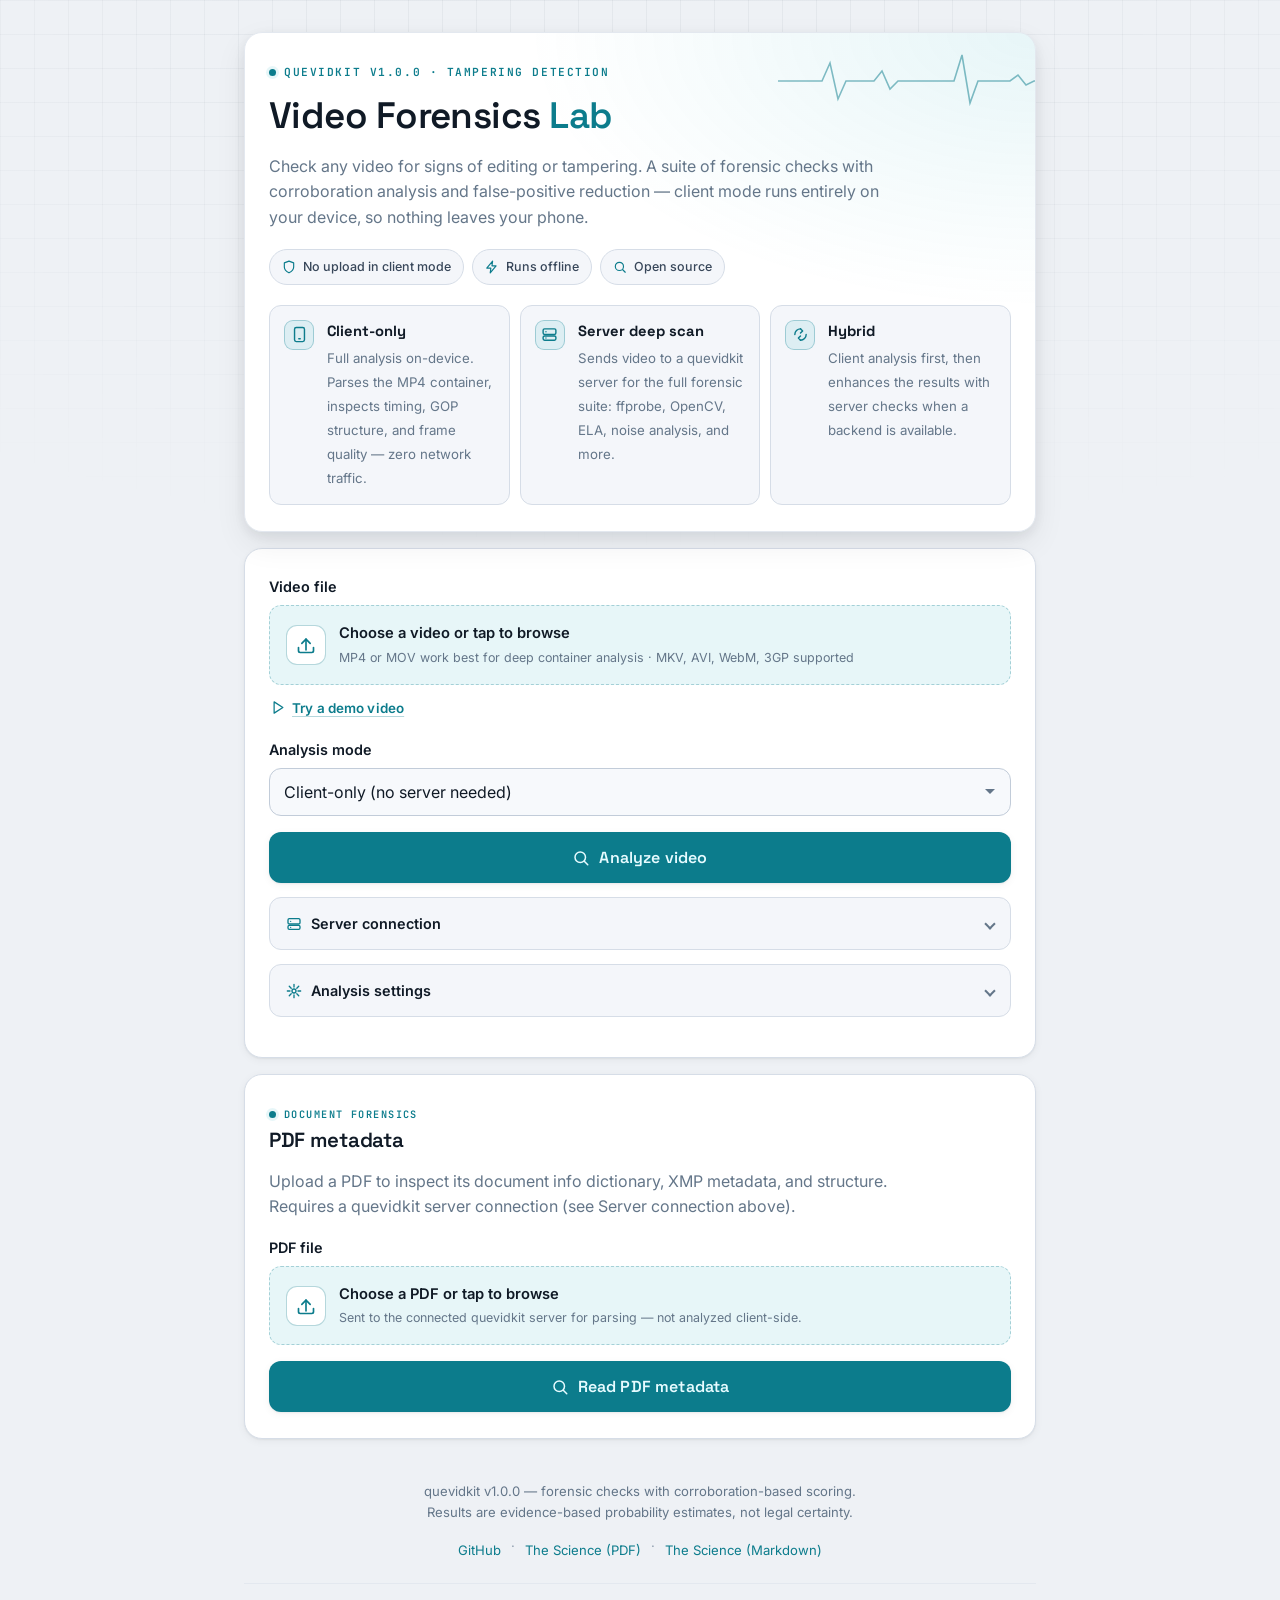
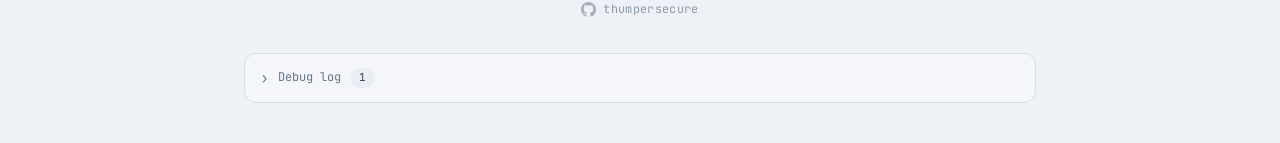
==== docs/index.html @ 4eecd5f8 "Add quevidkit.com custom domain DNS is being pointed at GitHub Pages; re-adding CNAME and site refer" ====
<!doctype html>
<html lang="en">
<head>
  <meta charset="utf-8">
  <meta name="viewport" content="width=device-width, initial-scale=1, viewport-fit=cover">
  <meta name="theme-color" content="#0a0f16" media="(prefers-color-scheme: dark)">
  <meta name="theme-color" content="#eef1f5" media="(prefers-color-scheme: light)">
  <meta name="apple-mobile-web-app-capable" content="yes">
  <meta name="apple-mobile-web-app-status-bar-style" content="black-translucent">
  <meta name="description" content="Forensic video tampering detection — runs entirely on your device, no server required.">
  <meta property="og:title" content="quevidkit — Video Forensics Lab">
  <meta property="og:description" content="19 forensic checks, evidence-backed probability, not legal certainty. Runs entirely on your device — no server required.">
  <meta property="og:image" content="https://quevidkit.com/assets/social-preview.png">
  <meta property="og:image:type" content="image/png">
  <meta property="og:image:width" content="1200">
  <meta property="og:image:height" content="630">
  <meta property="og:image:alt" content="quevidkit forensic video analysis — 19 checks, verdict: authentic">
  <meta property="og:image" content="https://quevidkit.com/assets/social-preview.gif">
  <meta property="og:type" content="website">
  <meta property="og:url" content="https://quevidkit.com/">
  <meta name="twitter:card" content="summary_large_image">
  <meta name="twitter:title" content="quevidkit — Video Forensics Lab">
  <meta name="twitter:description" content="19 forensic checks, evidence-backed probability, not legal certainty.">
  <meta name="twitter:image" content="https://quevidkit.com/assets/social-preview.png">
  <link rel="alternate" type="text/plain" href="./llms.txt" title="LLM-readable site description">
  <link rel="sitemap" type="application/xml" href="./sitemap.xml">
  <title>Video Forensics Lab · quevidkit</title>
  <link rel="stylesheet" href="./styles.css">
</head>
<body>
  <main class="container">

    <!-- ── Hero ─────────────────────────────────────────────────── -->
    <section class="card hero-card">
      <svg class="hero-trace" viewBox="0 0 320 74" aria-hidden="true">
        <path d="M0 40 L44 40 L52 22 L60 58 L68 40 L96 40 L104 30 L112 48 L120 40 L176 40 L184 14 L192 62 L200 40 L232 40 L240 34 L248 44 L256 40 L320 40"/>
      </svg>
      <p class="eyebrow"><span class="dot"></span>quevidkit v1.0.0 · Tampering detection</p>
      <h1>Video Forensics <span class="accent">Lab</span></h1>
      <p class="muted lead">
        Check any video for signs of editing or tampering. A suite of forensic
        checks with corroboration analysis and false-positive reduction —
        client mode runs entirely on your device, so nothing leaves your phone.
      </p>

      <div class="trust-strip">
        <span class="trust-chip">
          <svg viewBox="0 0 24 24" fill="none" stroke="currentColor" stroke-width="2" stroke-linecap="round" stroke-linejoin="round"><path d="M12 22s8-4 8-10V5l-8-3-8 3v7c0 6 8 10 8 10z"/></svg>
          No upload in client mode
        </span>
        <span class="trust-chip">
          <svg viewBox="0 0 24 24" fill="none" stroke="currentColor" stroke-width="2" stroke-linecap="round" stroke-linejoin="round"><path d="M13 2 3 14h7l-1 8 10-12h-7l1-8z"/></svg>
          Runs offline
        </span>
        <span class="trust-chip">
          <svg viewBox="0 0 24 24" fill="none" stroke="currentColor" stroke-width="2" stroke-linecap="round" stroke-linejoin="round"><circle cx="11" cy="11" r="7"/><path d="m21 21-4.3-4.3"/></svg>
          Open source
        </span>
      </div>

      <div class="mode-cards">
        <div class="mode-card">
          <div class="mode-icon" aria-hidden="true">
            <svg viewBox="0 0 24 24" fill="none" stroke="currentColor" stroke-width="2" stroke-linecap="round" stroke-linejoin="round"><rect x="5" y="2" width="14" height="20" rx="2.5"/><path d="M11 18h2"/></svg>
          </div>
          <div>
            <strong>Client-only</strong>
            <span>Full analysis on-device. Parses the MP4 container, inspects timing, GOP structure, and frame quality — zero network traffic.</span>
          </div>
        </div>
        <div class="mode-card">
          <div class="mode-icon" aria-hidden="true">
            <svg viewBox="0 0 24 24" fill="none" stroke="currentColor" stroke-width="2" stroke-linecap="round" stroke-linejoin="round"><rect x="3" y="4" width="18" height="8" rx="2"/><rect x="3" y="14" width="18" height="6" rx="2"/><path d="M7 8h.01M7 17h.01"/></svg>
          </div>
          <div>
            <strong>Server deep scan</strong>
            <span>Sends video to a quevidkit server for the full forensic suite: ffprobe, OpenCV, ELA, noise analysis, and more.</span>
          </div>
        </div>
        <div class="mode-card">
          <div class="mode-icon" aria-hidden="true">
            <svg viewBox="0 0 24 24" fill="none" stroke="currentColor" stroke-width="2" stroke-linecap="round" stroke-linejoin="round"><path d="M4 12a8 8 0 0 1 8-8"/><path d="M20 12a8 8 0 0 1-8 8"/><path d="M12 4l3 3-3 3M12 20l-3-3 3-3"/></svg>
          </div>
          <div>
            <strong>Hybrid</strong>
            <span>Client analysis first, then enhances the results with server checks when a backend is available.</span>
          </div>
        </div>
      </div>
    </section>

    <!-- ── Analysis form ────────────────────────────────────────── -->
    <section class="card">
      <form id="analyze-form">
        <label class="field">
          <span>Video file</span>
          <div class="dropzone" id="dropzone">
            <div class="dropzone-icon" aria-hidden="true">
              <svg viewBox="0 0 24 24" fill="none" stroke="currentColor" stroke-width="2" stroke-linecap="round" stroke-linejoin="round"><path d="M21 15v4a2 2 0 0 1-2 2H5a2 2 0 0 1-2-2v-4"/><path d="m7 10 5-5 5 5"/><path d="M12 5v13"/></svg>
            </div>
            <div class="dropzone-text">
              <div class="dropzone-title" id="dropzone-title">Choose a video or tap to browse</div>
              <div class="dropzone-file hidden" id="dropzone-file"></div>
              <div class="dropzone-hint">MP4 or MOV work best for deep container analysis · MKV, AVI, WebM, 3GP supported</div>
            </div>
            <input id="video-file" type="file" accept="video/*" required>
          </div>
          <button type="button" id="demo-btn" class="demo-link">
            <svg viewBox="0 0 24 24" fill="none" stroke="currentColor" stroke-width="2" stroke-linecap="round" stroke-linejoin="round"><path d="m5 3 14 9-14 9V3z"/></svg>
            Try a demo video
          </button>
        </label>

        <label class="field">
          <span>Analysis mode</span>
          <select id="mode-select">
            <option value="client" selected>Client-only (no server needed)</option>
            <option value="hybrid">Hybrid (client + server)</option>
            <option value="remote">Server deep scan</option>
          </select>
        </label>

        <button id="analyze-btn" type="submit" class="btn-primary">
          <svg viewBox="0 0 24 24" fill="none" stroke="currentColor" stroke-width="2" stroke-linecap="round" stroke-linejoin="round" aria-hidden="true"><circle cx="11" cy="11" r="7"/><path d="m21 21-4.3-4.3"/></svg>
          Analyze video
        </button>

        <div id="error-box" class="error hidden"></div>

        <!-- Server connection (used for hybrid / remote) -->
        <details class="advanced" id="server-panel">
          <summary>
            <svg class="summary-icon" viewBox="0 0 24 24" fill="none" stroke="currentColor" stroke-width="2" stroke-linecap="round" stroke-linejoin="round" aria-hidden="true"><rect x="3" y="4" width="18" height="8" rx="2"/><rect x="3" y="14" width="18" height="6" rx="2"/><path d="M7 8h.01M7 17h.01"/></svg>
            Server connection
          </summary>
          <div class="adv-body">
            <label class="field">
              <span>Server URL</span>
              <input id="server-url" type="url" placeholder="https://api.quevidkit.pro" value="https://api.quevidkit.pro">
              <small class="muted">Address of a running quevidkit server. Only needed for Server or Hybrid modes.</small>
            </label>
            <div class="inline-row">
              <button id="test-server-btn" type="button" class="secondary">Test connection</button>
              <span id="server-status" class="status-pill">Not connected</span>
            </div>
          </div>
        </details>

        <!-- Analysis settings -->
        <details class="advanced">
          <summary>
            <svg class="summary-icon" viewBox="0 0 24 24" fill="none" stroke="currentColor" stroke-width="2" stroke-linecap="round" stroke-linejoin="round" aria-hidden="true"><path d="M12 2v4M12 18v4M4.9 4.9l2.9 2.9M16.2 16.2l2.9 2.9M2 12h4M18 12h4M4.9 19.1l2.9-2.9M16.2 7.8l2.9-2.9"/><circle cx="12" cy="12" r="3"/></svg>
            Analysis settings
          </summary>
          <div class="adv-body settings-grid">
            <label class="field full-width">
              <span>Preset</span>
              <select id="analysis-preset">
                <option value="fast">Fast</option>
                <option value="balanced" selected>Balanced</option>
                <option value="deep">Deep</option>
              </select>
              <small class="muted">Controls accuracy vs. speed. Deep scans more frames with higher sensitivity.</small>
            </label>
            <label class="field">
              <span>Sample interval (s)</span>
              <input id="sample-interval" type="number" min="0.1" max="5" step="0.1" value="0.5">
            </label>
            <label class="field">
              <span>Max frames</span>
              <input id="max-samples" type="number" min="10" max="2000" step="1" value="240">
            </label>
            <label class="field">
              <span>Sensitivity</span>
              <input id="sensitivity" type="number" min="0.05" max="0.99" step="0.01" value="0.7">
            </label>
          </div>
        </details>
      </form>
    </section>

    <!-- ── Progress ─────────────────────────────────────────────── -->
    <section id="progress-card" class="card hidden" aria-live="polite">
      <div class="progress-head">
        <div>
          <p id="progress-phase" class="eyebrow small"></p>
          <h2 id="progress-heading" style="margin:0">Analyzing</h2>
        </div>
        <span id="progress-pct" class="progress-pct">0%</span>
      </div>
      <p id="progress-text" class="muted" style="margin:6px 0 12px">Preparing…</p>
      <div class="progress-track"><div id="progress-bar" class="progress-bar"></div></div>

      <!-- Rendered from JS (STAGES in ui.js) so any number of checks display -->
      <div id="check-list" class="check-list"></div>
    </section>

    <!-- ── Results ──────────────────────────────────────────────── -->
    <section id="result-card" class="card hidden">
      <p class="eyebrow small"><span class="dot"></span>Forensic report</p>
      <p class="result-meta">Analysis mode: <span id="result-mode" class="mode-tag"></span></p>

      <div class="verdict-stage">
        <div class="gauge" role="img" aria-labelledby="result-label result-probability">
          <svg viewBox="0 0 120 120" aria-hidden="true">
            <circle class="gauge-track" cx="60" cy="60" r="52"></circle>
            <circle id="gauge-fill" class="gauge-fill" cx="60" cy="60" r="52"
                    stroke-dasharray="326.7" stroke-dashoffset="326.7"></circle>
          </svg>
          <div class="gauge-center">
            <span id="result-probability" class="gauge-value">—</span>
            <span class="gauge-label">Tamper prob.</span>
          </div>
        </div>
        <div class="verdict-readout">
          <span id="result-label" class="verdict-badge">INCONCLUSIVE</span>
          <p id="result-meaning" class="verdict-meaning"></p>
        </div>
      </div>

      <div class="metric-grid">
        <div class="metric-card">
          <p>Tamper probability</p>
          <h3 id="result-probability-2"></h3>
        </div>
        <div class="metric-card">
          <p>Confidence</p>
          <h3 id="result-confidence"></h3>
        </div>
        <div class="metric-card">
          <p>Duration</p>
          <h3 id="result-duration"></h3>
        </div>
      </div>

      <p class="sha-line"><strong>SHA-256:</strong> <code id="result-sha"></code></p>

      <p class="section-eyebrow">Why this decision was made</p>
      <ul id="result-explanation"></ul>

      <p class="section-eyebrow">Evidence by check</p>
      <div class="swipe-hint" id="swipe-hint">
        <svg viewBox="0 0 24 24" fill="none" stroke="currentColor" stroke-width="2" stroke-linecap="round" stroke-linejoin="round"><path d="M5 12h14M13 6l6 6-6 6"/></svg>
        Swipe to see all checks
      </div>
      <div id="result-checks" class="check-bars"></div>

      <p class="section-eyebrow">Suspicious segments</p>
      <div id="result-timeline" class="timeline-track"></div>
      <ul id="result-segments"></ul>

      <button id="download-btn" type="button" class="btn-primary" style="margin-top:20px">
        <svg viewBox="0 0 24 24" fill="none" stroke="currentColor" stroke-width="2" stroke-linecap="round" stroke-linejoin="round" aria-hidden="true"><path d="M21 15v4a2 2 0 0 1-2 2H5a2 2 0 0 1-2-2v-4"/><path d="m7 10 5 5 5-5"/><path d="M12 15V3"/></svg>
        Download report (HTML)
      </button>

      <details class="advanced" id="video-metadata-panel" style="margin-top:16px">
        <summary>
          <svg class="summary-icon" viewBox="0 0 24 24" fill="none" stroke="currentColor" stroke-width="2" stroke-linecap="round" stroke-linejoin="round" aria-hidden="true"><path d="M4 6h16M4 12h16M4 18h7"/></svg>
          Video metadata
        </summary>
        <div id="video-metadata-body" class="adv-body">
          <p class="muted">No embedded metadata report available for this analysis mode.</p>
        </div>
      </details>

      <details class="advanced" style="margin-top:16px">
        <summary>
          <svg class="summary-icon" viewBox="0 0 24 24" fill="none" stroke="currentColor" stroke-width="2" stroke-linecap="round" stroke-linejoin="round" aria-hidden="true"><path d="m18 16 4-4-4-4M6 8l-4 4 4 4M14.5 4l-5 16"/></svg>
          Raw data
        </summary>
        <pre id="result-raw"></pre>
      </details>
    </section>

    <!-- ── PDF metadata ─────────────────────────────────────────── -->
    <section class="card">
      <p class="eyebrow small"><span class="dot"></span>Document forensics</p>
      <h2 style="margin:0 0 4px">PDF metadata</h2>
      <p class="muted lead" style="margin-bottom:16px">
        Upload a PDF to inspect its document info dictionary, XMP metadata, and structure.
        Requires a quevidkit server connection (see Server connection above).
      </p>

      <form id="pdf-form">
        <label class="field">
          <span>PDF file</span>
          <div class="dropzone" id="pdf-dropzone">
            <div class="dropzone-icon" aria-hidden="true">
              <svg viewBox="0 0 24 24" fill="none" stroke="currentColor" stroke-width="2" stroke-linecap="round" stroke-linejoin="round"><path d="M21 15v4a2 2 0 0 1-2 2H5a2 2 0 0 1-2-2v-4"/><path d="m7 10 5-5 5 5"/><path d="M12 5v13"/></svg>
            </div>
            <div class="dropzone-text">
              <div class="dropzone-title" id="pdf-dropzone-title">Choose a PDF or tap to browse</div>
              <div class="dropzone-file hidden" id="pdf-dropzone-file"></div>
              <div class="dropzone-hint">Sent to the connected quevidkit server for parsing — not analyzed client-side.</div>
            </div>
            <input id="pdf-file" type="file" accept="application/pdf,.pdf" required>
          </div>
        </label>

        <button id="pdf-analyze-btn" type="submit" class="btn-primary">
          <svg viewBox="0 0 24 24" fill="none" stroke="currentColor" stroke-width="2" stroke-linecap="round" stroke-linejoin="round" aria-hidden="true"><circle cx="11" cy="11" r="7"/><path d="m21 21-4.3-4.3"/></svg>
          Read PDF metadata
        </button>

        <div id="pdf-error-box" class="error hidden"></div>
      </form>

      <div id="pdf-result" class="adv-body hidden" style="margin-top:16px"></div>
    </section>

    <!-- ── Footer ───────────────────────────────────────────────── -->
    <footer class="footer">
      <p class="disclaimer muted">quevidkit v1.0.0 — forensic checks with corroboration-based scoring.
        Results are evidence-based probability estimates, not legal certainty.</p>
      <p class="footer-links">
        <a href="https://github.com/thumpersecure/quevidkit" target="_blank" rel="noopener">GitHub</a>
        <span class="footer-sep">·</span>
        <a href="https://github.com/thumpersecure/quevidkit/blob/main/quesciences.pdf" target="_blank" rel="noopener">The Science (PDF)</a>
        <span class="footer-sep">·</span>
        <a href="https://github.com/thumpersecure/quevidkit/blob/main/que-science.md" target="_blank" rel="noopener">The Science (Markdown)</a>
      </p>
      <div class="ts-brand-footer">
        <a href="https://github.com/thumpersecure" target="_blank" rel="noopener" class="ts-brand-link">
          <svg class="ts-gh-icon" viewBox="0 0 16 16" fill="currentColor" aria-hidden="true"><path d="M8 0C3.58 0 0 3.58 0 8c0 3.54 2.29 6.53 5.47 7.59.4.07.55-.17.55-.38 0-.19-.01-.82-.01-1.49-2.01.37-2.53-.49-2.69-.94-.09-.23-.48-.94-.82-1.13-.28-.15-.68-.52-.01-.53.63-.01 1.08.58 1.23.82.72 1.21 1.87.87 2.33.66.07-.52.28-.87.51-1.07-1.78-.2-3.64-.89-3.64-3.95 0-.87.31-1.59.82-2.15-.08-.2-.36-1.02.08-2.12 0 0 .67-.21 2.2.82.64-.18 1.32-.27 2-.27s1.36.09 2 .27c1.53-1.04 2.2-.82 2.2-.82.44 1.1.16 1.92.08 2.12.51.56.82 1.27.82 2.15 0 3.07-1.87 3.75-3.65 3.95.29.25.54.73.54 1.48 0 1.07-.01 1.93-.01 2.2 0 .21.15.46.55.38A8.01 8.01 0 0 0 16 8c0-4.42-3.58-8-8-8z"/></svg>
          <span class="ts-brand-name">thumpersecure</span>
        </a>
      </div>
    </footer>

    <details id="debug-panel" class="debug-panel">
      <summary>Debug log <span id="debug-count" class="debug-count">0</span></summary>
      <div class="debug-toolbar">
        <button type="button" id="debug-copy" class="debug-btn">Copy</button>
        <button type="button" id="debug-clear" class="debug-btn">Clear</button>
        <label class="debug-auto"><input type="checkbox" id="debug-autoopen"> auto-open on error</label>
      </div>
      <pre id="debug-log" class="debug-log"></pre>
    </details>
  </main>

  <script type="module" src="./app.js"></script>
</body>
</html>
---- docs/styles.css ----
/* ============================================================================
   quevidkit — Video Forensics Lab
   Design: an instrument, not a dashboard. Graphite bench + calibrated cyan
   signal trace. Space Grotesk for readouts, Inter for prose, JetBrains Mono
   for data. Light + dark, mobile-first.
   ========================================================================== */

@import url('https://fonts.googleapis.com/css2?family=Space+Grotesk:wght@400;500;600;700&family=Inter:wght@400;500;600&family=JetBrains+Mono:wght@400;500;600&display=swap');

/* ── Tokens: light (default / paper bench) ──────────────────────────────── */
:root {
  --bg:            #eef1f5;
  --bg-grid:       rgba(15, 34, 54, 0.045);
  --surface:       #ffffff;
  --surface-2:     #f4f6fa;
  --surface-3:     #eaeef4;
  --surface-inset: #f7f9fc;
  --border:        #d6dde7;
  --border-soft:   #e3e8ef;
  --border-strong: #c2ccd9;

  --ink:           #101a26;
  --ink-2:         #38475a;
  --muted:         #647689;
  --faint:         #8b9aab;

  --accent:        #0c7c8c;   /* calibrated signal teal */
  --accent-bright: #13a4b8;
  --accent-ink:    #e6fbff;
  --accent-wash:   rgba(19, 164, 184, 0.10);
  --accent-line:   rgba(12, 124, 140, 0.30);

  --safe:    #0f9d6b;
  --safe-wk: rgba(15, 157, 107, 0.12);
  --warn:    #c8871a;
  --warn-wk: rgba(200, 135, 26, 0.13);
  --danger:  #d63a4b;
  --danger-wk: rgba(214, 58, 75, 0.11);
  --neutral: #5f7185;

  --mono: 'JetBrains Mono', ui-monospace, 'SF Mono', Menlo, monospace;
  --display: 'Space Grotesk', system-ui, sans-serif;
  --body: 'Inter', system-ui, -apple-system, sans-serif;

  --shadow-sm: 0 1px 2px rgba(16, 26, 38, 0.06), 0 2px 8px rgba(16, 26, 38, 0.05);
  --shadow-md: 0 4px 14px rgba(16, 26, 38, 0.08), 0 12px 32px rgba(16, 26, 38, 0.07);
  --shadow-lg: 0 10px 30px rgba(16, 26, 38, 0.12), 0 24px 60px rgba(16, 26, 38, 0.10);

  --radius:    18px;
  --radius-sm: 12px;
  --radius-xs: 9px;
  --tap: 48px;
}

/* ── Tokens: dark (graphite bench, phosphor trace) ──────────────────────── */
@media (prefers-color-scheme: dark) {
  :root:not([data-theme="light"]) {
    --bg:            #0a0f16;
    --bg-grid:       rgba(120, 200, 220, 0.05);
    --surface:       #121a24;
    --surface-2:     #0f1620;
    --surface-3:     #16202c;
    --surface-inset: #0b1119;
    --border:        #26323f;
    --border-soft:   #1d2732;
    --border-strong: #33414f;

    --ink:           #eaf1f7;
    --ink-2:         #b8c7d6;
    --muted:         #8496a8;
    --faint:         #5f7183;

    --accent:        #2bc4d8;
    --accent-bright: #45e0f2;
    --accent-ink:    #06222a;
    --accent-wash:   rgba(43, 196, 216, 0.11);
    --accent-line:   rgba(43, 196, 216, 0.34);

    --safe:    #34d69a;
    --safe-wk: rgba(52, 214, 154, 0.13);
    --warn:    #f5b445;
    --warn-wk: rgba(245, 180, 69, 0.14);
    --danger:  #ff5d6e;
    --danger-wk: rgba(255, 93, 110, 0.13);
    --neutral: #7d8ea1;

    --shadow-sm: 0 1px 2px rgba(0, 0, 0, 0.4);
    --shadow-md: 0 6px 20px rgba(0, 0, 0, 0.42);
    --shadow-lg: 0 16px 44px rgba(0, 0, 0, 0.5);
  }
}
/* explicit dark override so a toggle (if added) wins both directions */
:root[data-theme="dark"] {
  --bg:            #0a0f16;
  --bg-grid:       rgba(120, 200, 220, 0.05);
  --surface:       #121a24;
  --surface-2:     #0f1620;
  --surface-3:     #16202c;
  --surface-inset: #0b1119;
  --border:        #26323f;
  --border-soft:   #1d2732;
  --border-strong: #33414f;
  --ink:           #eaf1f7;
  --ink-2:         #b8c7d6;
  --muted:         #8496a8;
  --faint:         #5f7183;
  --accent:        #2bc4d8;
  --accent-bright: #45e0f2;
  --accent-ink:    #06222a;
  --accent-wash:   rgba(43, 196, 216, 0.11);
  --accent-line:   rgba(43, 196, 216, 0.34);
  --safe:    #34d69a;
  --safe-wk: rgba(52, 214, 154, 0.13);
  --warn:    #f5b445;
  --warn-wk: rgba(245, 180, 69, 0.14);
  --danger:  #ff5d6e;
  --danger-wk: rgba(255, 93, 110, 0.13);
  --neutral: #7d8ea1;
  --shadow-sm: 0 1px 2px rgba(0, 0, 0, 0.4);
  --shadow-md: 0 6px 20px rgba(0, 0, 0, 0.42);
  --shadow-lg: 0 16px 44px rgba(0, 0, 0, 0.5);
}

*, *::before, *::after { box-sizing: border-box; }

html {
  scroll-behavior: smooth;
  -webkit-text-size-adjust: 100%;
}

body {
  margin: 0;
  font-family: var(--body);
  font-size: 15px;
  line-height: 1.6;
  color: var(--ink);
  background: var(--bg);
  min-height: 100vh;
  -webkit-font-smoothing: antialiased;
  text-rendering: optimizeLegibility;
}

/* faint engineering grid — the bench surface */
body::before {
  content: "";
  position: fixed;
  inset: 0;
  z-index: 0;
  pointer-events: none;
  background-image:
    linear-gradient(var(--bg-grid) 1px, transparent 1px),
    linear-gradient(90deg, var(--bg-grid) 1px, transparent 1px);
  background-size: 34px 34px;
  mask-image: radial-gradient(ellipse 120% 80% at 50% 0%, #000 20%, transparent 78%);
  -webkit-mask-image: radial-gradient(ellipse 120% 80% at 50% 0%, #000 20%, transparent 78%);
}

/* ── Layout ─────────────────────────────────────────────────────────────── */

.container {
  position: relative;
  z-index: 1;
  max-width: 820px;
  margin: 0 auto;
  padding: 18px 14px calc(28px + env(safe-area-inset-bottom, 0px));
}

.card {
  background: var(--surface);
  border: 1px solid var(--border);
  border-radius: var(--radius);
  padding: 22px 18px;
  margin-bottom: 16px;
  box-shadow: var(--shadow-sm);
}

/* ── Typography ─────────────────────────────────────────────────────────── */

h1, h2, h3, h4 {
  margin-top: 0;
  color: var(--ink);
  font-family: var(--display);
  letter-spacing: -0.015em;
  line-height: 1.15;
}
h1 { font-size: clamp(1.7rem, 7vw, 2.3rem); font-weight: 600; }
h2 { font-size: 1.28rem; margin-bottom: 14px; font-weight: 600; }
h3 { font-size: 1.02rem; margin: 22px 0 11px; font-weight: 600; }
h4 { font-size: 0.96rem; font-weight: 600; }

.section-eyebrow {
  display: flex;
  align-items: center;
  gap: 9px;
  margin: 26px 0 12px;
  font-family: var(--mono);
  font-size: 0.7rem;
  font-weight: 600;
  letter-spacing: 0.16em;
  text-transform: uppercase;
  color: var(--muted);
}
.section-eyebrow::after {
  content: "";
  flex: 1;
  height: 1px;
  background: linear-gradient(90deg, var(--border-strong), transparent);
}

.eyebrow {
  display: inline-flex;
  align-items: center;
  gap: 8px;
  margin: 0 0 14px;
  font-family: var(--mono);
  color: var(--accent);
  text-transform: uppercase;
  letter-spacing: 0.14em;
  font-size: 0.7rem;
  font-weight: 600;
}
.eyebrow .dot {
  width: 7px; height: 7px; border-radius: 50%;
  background: var(--accent);
  box-shadow: 0 0 0 3px var(--accent-wash);
  animation: livepulse 2.4s ease-in-out infinite;
}
.eyebrow.small { margin-bottom: 6px; font-size: 0.64rem; }

.lead { max-width: 62ch; font-size: 1rem; color: var(--ink-2); }
.muted { color: var(--muted); }

/* ── Hero ───────────────────────────────────────────────────────────────── */

.hero-card {
  position: relative;
  overflow: hidden;
  background:
    radial-gradient(140% 120% at 100% 0%, var(--accent-wash) 0%, transparent 46%),
    var(--surface);
  border-color: var(--border-soft);
  box-shadow: var(--shadow-md);
}
.hero-card h1 { margin-bottom: 12px; }
.hero-card h1 .accent { color: var(--accent); }

.hero-trace {
  position: absolute;
  right: -8%;
  top: 8px;
  width: 62%;
  max-width: 320px;
  height: 74px;
  opacity: 0.5;
  pointer-events: none;
  color: var(--accent);
}
.hero-trace path {
  fill: none;
  stroke: currentColor;
  stroke-width: 1.6;
  stroke-linecap: round;
  stroke-dasharray: 620;
  stroke-dashoffset: 620;
  animation: trace-draw 2.6s ease-out 0.2s forwards;
}

.trust-strip {
  display: flex;
  flex-wrap: wrap;
  gap: 8px;
  margin-top: 18px;
}
.trust-chip {
  display: inline-flex;
  align-items: center;
  gap: 7px;
  padding: 7px 12px;
  border-radius: 999px;
  background: var(--surface-2);
  border: 1px solid var(--border);
  font-size: 0.78rem;
  font-weight: 500;
  color: var(--ink-2);
}
.trust-chip svg { width: 14px; height: 14px; color: var(--accent); flex-shrink: 0; }

/* ── Mode cards ─────────────────────────────────────────────────────────── */

.mode-cards { display: grid; gap: 10px; margin: 20px 0 0; }

.mode-card {
  display: flex;
  gap: 13px;
  align-items: flex-start;
  background: var(--surface-2);
  border: 1px solid var(--border);
  border-radius: var(--radius-sm);
  padding: 14px;
  transition: border-color 0.18s, transform 0.18s;
}
.mode-card:hover { border-color: var(--accent-line); transform: translateY(-1px); }

.mode-icon {
  flex-shrink: 0;
  width: 30px; height: 30px;
  border-radius: 9px;
  display: grid;
  place-items: center;
  color: var(--accent);
  background: var(--accent-wash);
  border: 1px solid var(--accent-line);
}
.mode-icon svg { width: 17px; height: 17px; }

.mode-card strong { display: block; margin-bottom: 3px; font-size: 0.92rem; font-family: var(--display); }
.mode-card span { color: var(--muted); font-size: 0.83rem; line-height: 1.5; }

/* ── Form ───────────────────────────────────────────────────────────────── */

.field { display: block; margin-bottom: 16px; }
.field > span { display: block; margin-bottom: 7px; font-weight: 600; font-size: 0.9rem; color: var(--ink); }

input[type="file"],
input[type="number"],
input[type="url"],
input[type="text"],
select {
  width: 100%;
  border: 1px solid var(--border-strong);
  border-radius: var(--radius-sm);
  padding: 13px 14px;
  background: var(--surface-inset);
  color: var(--ink);
  font-size: 16px; /* iOS zoom guard */
  font-family: var(--body);
  transition: border-color 0.16s, box-shadow 0.16s;
}
input[type="number"] { font-family: var(--mono); }

/* File dropzone */
.dropzone {
  position: relative;
  display: flex;
  align-items: center;
  gap: 13px;
  padding: 16px;
  border: 1.5px dashed var(--accent-line);
  border-radius: var(--radius-sm);
  background: var(--accent-wash);
  cursor: pointer;
  transition: border-color 0.18s, background 0.18s;
  min-height: var(--tap);
}
.dropzone:hover, .dropzone:focus-within {
  border-color: var(--accent);
  background: color-mix(in srgb, var(--accent-wash) 60%, var(--surface));
}
.dropzone input[type="file"] {
  position: absolute;
  inset: 0;
  opacity: 0;
  width: 100%; height: 100%;
  cursor: pointer;
}
.dropzone-icon {
  flex-shrink: 0;
  width: 40px; height: 40px;
  border-radius: 11px;
  display: grid; place-items: center;
  background: var(--surface);
  border: 1px solid var(--accent-line);
  color: var(--accent);
}
.dropzone-icon svg { width: 20px; height: 20px; }
.dropzone-text { min-width: 0; }
.dropzone-title { font-weight: 600; font-size: 0.92rem; color: var(--ink); }
.dropzone-file {
  font-family: var(--mono);
  font-size: 0.82rem;
  color: var(--accent);
  word-break: break-all;
  margin-top: 2px;
}
.dropzone-hint { font-size: 0.78rem; color: var(--muted); margin-top: 2px; }
.dropzone.has-file { border-style: solid; border-color: var(--accent); }

.demo-link {
  display: inline-flex;
  align-items: center;
  gap: 6px;
  margin-top: 9px;
  background: none;
  border: none;
  padding: 6px 2px;
  width: auto;
  color: var(--accent);
  font-weight: 600;
  font-size: 0.84rem;
  font-family: var(--body);
  cursor: pointer;
  box-shadow: none;
  text-decoration: underline;
  text-underline-offset: 3px;
  text-decoration-color: var(--accent-line);
}
.demo-link:hover:not(:disabled) { transform: none; box-shadow: none; text-decoration-color: var(--accent); }
.demo-link svg { width: 15px; height: 15px; }

select {
  -webkit-appearance: none;
  appearance: none;
  background-image: url("data:image/svg+xml,%3Csvg xmlns='http://www.w3.org/2000/svg' width='12' height='12' fill='%23647689'%3E%3Cpath d='M6 8L1 3h10z'/%3E%3C/svg%3E");
  background-repeat: no-repeat;
  background-position: right 14px center;
  padding-right: 34px;
}

input:focus-visible, select:focus-visible, button:focus-visible, summary:focus-visible,
.dropzone:focus-within, a:focus-visible {
  outline: 2px solid var(--accent);
  outline-offset: 2px;
}
input:focus, select:focus {
  border-color: var(--accent);
  box-shadow: 0 0 0 3px var(--accent-wash);
  outline: none;
}

.field small.muted { display: block; margin-top: 6px; font-size: 0.79rem; line-height: 1.45; }

/* ── Buttons ────────────────────────────────────────────────────────────── */

button {
  border: 1px solid transparent;
  border-radius: var(--radius-sm);
  background: var(--accent);
  color: var(--accent-ink);
  padding: 14px 20px;
  font-weight: 600;
  font-size: 1rem;
  font-family: var(--display);
  letter-spacing: 0.01em;
  cursor: pointer;
  box-shadow: var(--shadow-sm);
  transition: transform 0.14s ease, box-shadow 0.14s ease, background 0.14s ease;
  width: 100%;
  -webkit-tap-highlight-color: transparent;
  touch-action: manipulation;
}
button:hover:not(:disabled) { transform: translateY(-1px); background: var(--accent-bright); box-shadow: var(--shadow-md); }
button:active:not(:disabled) { transform: translateY(0) scale(0.99); }

button:disabled {
  background: var(--surface-3);
  color: var(--faint);
  cursor: progress;
  box-shadow: none;
}

.btn-primary { display: inline-flex; align-items: center; justify-content: center; gap: 9px; }
.btn-primary svg { width: 18px; height: 18px; }

button.secondary {
  background: var(--surface-2);
  color: var(--ink);
  border-color: var(--border-strong);
  box-shadow: none;
  width: auto;
  padding: 11px 16px;
  font-size: 0.9rem;
}
button.secondary:hover:not(:disabled) { background: var(--surface-3); border-color: var(--accent-line); }

/* ── Inline row ─────────────────────────────────────────────────────────── */

.inline-row { display: flex; gap: 10px; align-items: center; flex-wrap: wrap; margin: 12px 0; }

/* ── Error ──────────────────────────────────────────────────────────────── */

.error {
  display: flex;
  align-items: flex-start;
  gap: 9px;
  margin-top: 12px;
  padding: 12px 14px;
  color: var(--danger);
  background: var(--danger-wk);
  border: 1px solid color-mix(in srgb, var(--danger) 35%, transparent);
  border-radius: var(--radius-sm);
  font-weight: 500;
  font-size: 0.9rem;
}
.error::before {
  content: "!";
  flex-shrink: 0;
  width: 18px; height: 18px;
  border-radius: 50%;
  background: var(--danger);
  color: #fff;
  font-family: var(--display);
  font-weight: 700;
  font-size: 0.8rem;
  display: grid; place-items: center;
  margin-top: 1px;
}

/* ── Status pill ────────────────────────────────────────────────────────── */

.status-pill {
  display: inline-flex;
  align-items: center;
  gap: 6px;
  padding: 6px 13px;
  border-radius: 999px;
  font-family: var(--mono);
  font-weight: 500;
  font-size: 0.74rem;
  letter-spacing: 0.03em;
  text-transform: uppercase;
  border: 1px solid var(--border-strong);
  background: var(--surface-2);
  color: var(--muted);
}
.status-pill::before {
  content: ""; width: 7px; height: 7px; border-radius: 50%;
  background: var(--neutral);
}
.status-pill.online { border-color: color-mix(in srgb, var(--safe) 40%, transparent); background: var(--safe-wk); color: var(--safe); }
.status-pill.online::before { background: var(--safe); box-shadow: 0 0 0 3px var(--safe-wk); }
.status-pill.attention { border-color: color-mix(in srgb, var(--warn) 40%, transparent); background: var(--warn-wk); color: var(--warn); }
.status-pill.attention::before { background: var(--warn); }

/* ── Advanced panels ────────────────────────────────────────────────────── */

.advanced {
  margin: 14px 0;
  border: 1px solid var(--border);
  border-radius: var(--radius-sm);
  background: var(--surface-2);
  overflow: hidden;
}
.advanced summary {
  cursor: pointer;
  list-style: none;
  padding: 14px 16px;
  color: var(--ink);
  font-weight: 600;
  font-size: 0.9rem;
  display: flex;
  align-items: center;
  gap: 9px;
  -webkit-tap-highlight-color: transparent;
}
.advanced summary::-webkit-details-marker { display: none; }
.advanced summary::after {
  content: '';
  margin-left: auto;
  width: 8px; height: 8px;
  border-right: 2px solid var(--muted);
  border-bottom: 2px solid var(--muted);
  transform: rotate(45deg);
  transition: transform 0.2s;
}
details[open] > summary::after { transform: rotate(-135deg); }
.summary-icon { width: 16px; height: 16px; color: var(--accent); flex-shrink: 0; }

.adv-body { padding: 2px 16px 16px; }

.settings-grid { display: grid; grid-template-columns: 1fr 1fr; gap: 12px; }
.settings-grid .full-width { grid-column: 1 / -1; }

/* ── Progress ───────────────────────────────────────────────────────────── */

.progress-head { display: flex; align-items: baseline; gap: 10px; justify-content: space-between; }
.progress-pct {
  font-family: var(--mono);
  font-size: 1.4rem;
  font-weight: 600;
  color: var(--accent);
  font-variant-numeric: tabular-nums;
}

.progress-track {
  width: 100%;
  height: 10px;
  background: var(--surface-inset);
  border: 1px solid var(--border-soft);
  border-radius: 999px;
  overflow: hidden;
  margin-top: 4px;
}
.progress-bar {
  width: 0;
  height: 100%;
  border-radius: 999px;
  background: linear-gradient(90deg, var(--accent) 0%, var(--accent-bright) 100%);
  transition: width 0.3s cubic-bezier(0.4, 0, 0.2, 1);
  position: relative;
  overflow: hidden;
}
.progress-bar::after {
  content: '';
  position: absolute; inset: 0;
  background: linear-gradient(90deg, transparent 0%, rgba(255,255,255,0.4) 45%, transparent 100%);
  animation: shimmer 1.5s ease-in-out infinite;
}
@keyframes shimmer {
  0% { transform: translateX(-100%); }
  100% { transform: translateX(220%); }
}

/* ── Check status list ──────────────────────────────────────────────────── */

.check-list { display: grid; gap: 7px; margin-top: 18px; }

.check-status {
  display: flex;
  align-items: center;
  gap: 11px;
  padding: 11px 13px;
  border-radius: var(--radius-xs);
  background: var(--surface-2);
  border: 1px solid var(--border);
  font-size: 0.88rem;
  font-weight: 500;
  color: var(--muted);
  transition: color 0.2s, border-color 0.2s, background 0.2s;
}

.check-icon {
  position: relative;
  flex-shrink: 0;
  width: 22px; height: 22px;
  border-radius: 50%;
  display: grid;
  place-items: center;
  font-size: 0.78rem;
  font-weight: 700;
  background: var(--surface-3);
  color: var(--faint);
  border: 1px solid var(--border);
}

.check-status.running { color: var(--accent); border-color: var(--accent-line); background: var(--accent-wash); }
.check-status.running .check-icon {
  background: var(--accent); color: var(--accent-ink); border-color: transparent;
}
.check-status.running .check-icon::after {
  content: ""; position: absolute; inset: -4px; border-radius: 50%;
  border: 2px solid var(--accent); border-top-color: transparent;
  animation: spin 0.8s linear infinite;
}
.check-status.done { color: var(--safe); border-color: color-mix(in srgb, var(--safe) 30%, transparent); }
.check-status.done .check-icon { background: var(--safe); color: #fff; border-color: transparent; }
.check-status.error { color: var(--danger); border-color: color-mix(in srgb, var(--danger) 30%, transparent); }
.check-status.error .check-icon { background: var(--danger); color: #fff; border-color: transparent; }

@keyframes spin { to { transform: rotate(360deg); } }
@keyframes livepulse { 0%, 100% { opacity: 1; } 50% { opacity: 0.35; } }

/* Skeleton shimmer for pending rows while nothing is running yet */
.check-status.pending .check-bar-skel {
  margin-left: auto;
  width: 46px; height: 6px; border-radius: 999px;
  background: linear-gradient(90deg, var(--surface-3) 25%, var(--border-soft) 50%, var(--surface-3) 75%);
  background-size: 200% 100%;
  animation: skel 1.4s ease-in-out infinite;
}
.check-status:not(.pending) .check-bar-skel { display: none; }
@keyframes skel { 0% { background-position: 200% 0; } 100% { background-position: -200% 0; } }

/* ── Verdict gauge (results hero) ───────────────────────────────────────── */

.verdict-stage {
  display: grid;
  grid-template-columns: auto 1fr;
  gap: 20px;
  align-items: center;
  padding: 6px 0 4px;
}

.gauge {
  position: relative;
  width: 132px; height: 132px;
  flex-shrink: 0;
}
.gauge svg { width: 100%; height: 100%; transform: rotate(-90deg); }
.gauge-track { fill: none; stroke: var(--surface-inset); stroke-width: 11; }
.gauge-fill {
  fill: none;
  stroke-width: 11;
  stroke-linecap: round;
  stroke: var(--neutral);
  transition: stroke-dashoffset 1.1s cubic-bezier(0.34, 1.2, 0.4, 1), stroke 0.6s ease;
}
.gauge-center {
  position: absolute;
  inset: 0;
  display: flex;
  flex-direction: column;
  align-items: center;
  justify-content: center;
  text-align: center;
}
.gauge-value {
  font-family: var(--display);
  font-size: 1.85rem;
  font-weight: 600;
  line-height: 1;
  color: var(--ink);
  font-variant-numeric: tabular-nums;
}
.gauge-label { font-family: var(--mono); font-size: 0.58rem; letter-spacing: 0.12em; text-transform: uppercase; color: var(--muted); margin-top: 3px; }

.verdict-readout { min-width: 0; }
.verdict-badge {
  display: inline-flex;
  align-items: center;
  gap: 8px;
  padding: 8px 15px;
  border-radius: 999px;
  font-family: var(--display);
  font-weight: 700;
  letter-spacing: 0.06em;
  text-transform: uppercase;
  font-size: 0.9rem;
  color: #fff;
  background: var(--neutral);
}
.verdict-badge svg { width: 16px; height: 16px; }
.verdict-meaning { margin: 11px 0 0; font-size: 0.92rem; color: var(--ink-2); line-height: 1.5; }

/* ── Metrics ────────────────────────────────────────────────────────────── */

.metric-grid { display: grid; grid-template-columns: repeat(3, 1fr); gap: 10px; margin-top: 18px; }

.metric-card {
  background: var(--surface-2);
  border: 1px solid var(--border);
  border-radius: var(--radius-xs);
  padding: 13px;
}
.metric-card p {
  margin: 0;
  color: var(--muted);
  font-size: 0.68rem;
  font-family: var(--mono);
  text-transform: uppercase;
  letter-spacing: 0.08em;
}
.metric-card h3 { margin: 8px 0 0; font-size: 1.4rem; font-family: var(--display); font-variant-numeric: tabular-nums; }

.sha-line {
  margin-top: 16px;
  font-size: 0.8rem;
  color: var(--muted);
  word-break: break-all;
}
.sha-line code {
  font-family: var(--mono);
  background: var(--surface-inset);
  border: 1px solid var(--border-soft);
  padding: 3px 7px;
  border-radius: 6px;
  font-size: 0.76rem;
  color: var(--ink-2);
}

.result-meta { margin: 0 0 18px; font-size: 0.86rem; color: var(--muted); }
.result-meta .mode-tag {
  font-family: var(--mono);
  color: var(--accent);
  background: var(--accent-wash);
  padding: 2px 8px;
  border-radius: 6px;
  font-size: 0.8rem;
}

/* ── Explanation list ───────────────────────────────────────────────────── */

#result-explanation { list-style: none; padding: 0; margin: 0; display: grid; gap: 10px; }
#result-explanation li {
  padding: 12px 14px;
  background: var(--surface-2);
  border: 1px solid var(--border);
  border-left: 3px solid var(--accent);
  border-radius: var(--radius-xs);
  font-size: 0.88rem;
  color: var(--ink-2);
  white-space: pre-wrap;
  line-height: 1.5;
}

/* ── Evidence cards: horizontal scroll-snap on mobile ───────────────────── */

.check-bars {
  display: grid;
  grid-auto-flow: column;
  grid-auto-columns: 86%;
  gap: 12px;
  margin: 4px -18px 6px;
  padding: 4px 18px 14px;
  overflow-x: auto;
  scroll-snap-type: x mandatory;
  -webkit-overflow-scrolling: touch;
  scrollbar-width: thin;
}
.check-bars::-webkit-scrollbar { height: 6px; }
.check-bars::-webkit-scrollbar-thumb { background: var(--border-strong); border-radius: 999px; }

.check-item {
  scroll-snap-align: start;
  background: var(--surface-2);
  border: 1px solid var(--border);
  border-radius: var(--radius-sm);
  padding: 16px;
  display: flex;
  flex-direction: column;
}
.check-item h4 { margin: 0 0 5px; font-size: 0.98rem; }
.check-item > p.muted { font-size: 0.82rem; margin: 0 0 12px; line-height: 1.45; }
.check-summary {
  font-size: 0.84rem;
  margin: 12px 0 0;
  padding-top: 11px;
  border-top: 1px dashed var(--border);
  color: var(--ink-2);
}

.bar-row {
  display: grid;
  grid-template-columns: 74px 1fr 44px;
  gap: 9px;
  align-items: center;
  font-size: 0.78rem;
  margin-bottom: 9px;
  color: var(--muted);
}
.bar-row strong { text-align: right; font-family: var(--mono); font-weight: 600; color: var(--ink); font-size: 0.8rem; }
.bar-track {
  height: 8px;
  background: var(--surface-inset);
  border: 1px solid var(--border-soft);
  border-radius: 999px;
  overflow: hidden;
}
.bar-fill-score { height: 100%; background: var(--danger); border-radius: 999px; transition: width 0.6s cubic-bezier(0.4,0,0.2,1); }
.bar-fill-confidence { height: 100%; background: var(--accent); border-radius: 999px; transition: width 0.6s cubic-bezier(0.4,0,0.2,1); }

.swipe-hint {
  display: none;
  align-items: center;
  gap: 6px;
  font-family: var(--mono);
  font-size: 0.7rem;
  color: var(--faint);
  margin: -2px 0 6px;
}
.swipe-hint svg { width: 13px; height: 13px; }

/* ── Timeline ───────────────────────────────────────────────────────────── */

.timeline-track {
  position: relative;
  width: 100%;
  min-height: 40px;
  border: 1px solid var(--border);
  border-radius: var(--radius-xs);
  background:
    repeating-linear-gradient(90deg, transparent 0, transparent 9.5%, var(--border-soft) 9.5%, var(--border-soft) calc(9.5% + 1px)),
    var(--surface-inset);
  margin-bottom: 12px;
  overflow: hidden;
}
.timeline-block {
  position: absolute;
  top: 6px;
  height: 28px;
  border-radius: 6px;
  background: linear-gradient(180deg, var(--warn), var(--danger));
  box-shadow: 0 0 12px color-mix(in srgb, var(--danger) 30%, transparent);
  opacity: 0.9;
  cursor: pointer;
  transition: transform 0.12s, opacity 0.12s;
}
.timeline-block:hover { transform: scaleY(1.12); opacity: 1; }

#result-segments { list-style: none; padding: 0; margin: 0; display: grid; gap: 6px; }
#result-segments li {
  font-family: var(--mono);
  font-size: 0.8rem;
  color: var(--ink-2);
  padding: 8px 11px;
  background: var(--surface-2);
  border: 1px solid var(--border);
  border-radius: var(--radius-xs);
}

/* ── Raw data ───────────────────────────────────────────────────────────── */

#result-raw {
  max-height: 280px;
  overflow: auto;
  background: var(--surface-inset);
  color: var(--ink-2);
  padding: 13px;
  border-radius: var(--radius-sm);
  border: 1px solid var(--border);
  font-family: var(--mono);
  font-size: 0.78rem;
  line-height: 1.55;
  -webkit-overflow-scrolling: touch;
}

/* ── Footer ─────────────────────────────────────────────────────────────── */

.footer { text-align: center; padding: 26px 0 8px; font-size: 0.82rem; color: var(--muted); }
.footer .disclaimer { max-width: 54ch; margin: 0 auto 14px; line-height: 1.55; }

.footer-links { display: flex; flex-wrap: wrap; justify-content: center; gap: 6px 4px; font-size: 0.82rem; }
.footer-links a { color: var(--accent); text-decoration: none; transition: color 0.15s; padding: 4px 6px; }
.footer-links a:hover { text-decoration: underline; text-underline-offset: 3px; }
.footer-sep { color: var(--faint); }

.ts-brand-footer {
  margin-top: 18px;
  padding-top: 16px;
  border-top: 1px solid var(--border-soft);
}
.ts-brand-link {
  display: inline-flex;
  align-items: center;
  gap: 7px;
  color: var(--faint);
  text-decoration: none;
  font-family: var(--mono);
  font-size: 0.74rem;
  letter-spacing: 0.03em;
  transition: color 0.2s;
}
.ts-brand-link:hover { color: var(--accent); }
.ts-gh-icon { width: 15px; height: 15px; opacity: 0.75; transition: opacity 0.2s; }
.ts-brand-link:hover .ts-gh-icon { opacity: 1; }

/* ── Hidden ─────────────────────────────────────────────────────────────── */

.hidden { display: none !important; }

/* ── Reveal animation for result/progress cards ─────────────────────────── */
.reveal { animation: reveal-up 0.5s cubic-bezier(0.2, 0.8, 0.3, 1) both; }
@keyframes reveal-up { from { opacity: 0; transform: translateY(14px); } to { opacity: 1; transform: none; } }
@keyframes trace-draw { to { stroke-dashoffset: 0; } }

/* ── Responsive: from 320px up ──────────────────────────────────────────── */

@media (min-width: 560px) {
  .check-bars {
    grid-auto-flow: row;
    grid-auto-columns: auto;
    grid-template-columns: repeat(2, 1fr);
    overflow: visible;
    margin: 4px 0 6px;
    padding: 0;
  }
  .swipe-hint { display: none !important; }
}

@media (min-width: 600px) {
  .mode-cards { grid-template-columns: repeat(3, 1fr); }
}

@media (min-width: 768px) {
  .container { padding: 32px 20px; }
  .card { padding: 26px 24px; }
  .gauge { width: 148px; height: 148px; }
}

@media (max-width: 559px) {
  .swipe-hint { display: flex; }
  .metric-grid { grid-template-columns: 1fr; gap: 8px; }
  .metric-card { display: flex; align-items: baseline; justify-content: space-between; }
  .metric-card h3 { margin: 0; }
  .settings-grid { grid-template-columns: 1fr; }
  .inline-row { flex-direction: column; align-items: stretch; }
  .inline-row button, .inline-row .status-pill { width: 100%; justify-content: center; }
}

@media (max-width: 400px) {
  .verdict-stage { grid-template-columns: 1fr; justify-items: center; text-align: center; gap: 14px; }
  .verdict-readout { text-align: center; }
  .bar-row { grid-template-columns: 66px 1fr 40px; }
}

/* ── Touch-friendly tap targets ─────────────────────────────────────────── */
@media (pointer: coarse) {
  input[type="file"], input[type="number"], input[type="url"], select, button, summary { min-height: var(--tap); }
  .dropzone, .check-status { min-height: var(--tap); }
  .demo-link { min-height: 40px; }
}

/* ── Safe-area insets (notch / island phones) ───────────────────────────── */
@supports (padding: env(safe-area-inset-left)) {
  .container {
    padding-left: max(14px, env(safe-area-inset-left));
    padding-right: max(14px, env(safe-area-inset-right));
  }
}

/* ── Reduced motion ─────────────────────────────────────────────────────── */
@media (prefers-reduced-motion: reduce) {
  *, *::before, *::after {
    animation-duration: 0.001ms !important;
    animation-iteration-count: 1 !important;
    transition-duration: 0.001ms !important;
    scroll-behavior: auto !important;
  }
  .hero-trace path { stroke-dashoffset: 0; }
}

/* ── Debug log panel ────────────────────────────────────────────────────── */
.debug-panel {
  margin: 22px 0 8px;
  background: var(--surface-2);
  border: 1px solid var(--border);
  border-radius: var(--radius-sm);
  font-family: var(--mono);
  font-size: 12px;
}
.debug-panel > summary {
  cursor: pointer;
  padding: 12px 15px;
  color: var(--muted);
  user-select: none;
  list-style: none;
  display: flex;
  align-items: center;
  gap: 9px;
}
.debug-panel > summary::-webkit-details-marker { display: none; }
.debug-panel > summary::before { content: "›"; color: var(--muted); font-size: 15px; transition: transform 0.2s; }
.debug-panel[open] > summary::before { transform: rotate(90deg); }
.debug-count {
  background: var(--surface-3);
  border-radius: 999px;
  padding: 1px 9px;
  font-size: 11px;
  color: var(--ink-2);
}
.debug-toolbar { display: flex; align-items: center; gap: 10px; padding: 0 15px 10px; flex-wrap: wrap; }
.debug-btn {
  background: var(--surface);
  border: 1px solid var(--border-strong);
  color: var(--ink-2);
  border-radius: 7px;
  padding: 5px 13px;
  font-size: 11px;
  cursor: pointer;
  font-family: inherit;
}
.debug-btn:hover { background: var(--surface-3); }
.debug-auto { color: var(--muted); font-size: 11px; display: flex; align-items: center; gap: 6px; }
.debug-log {
  margin: 0;
  padding: 11px 15px;
  max-height: 260px;
  overflow: auto;
  white-space: pre-wrap;
  word-break: break-word;
  color: var(--ink-2);
  border-top: 1px solid var(--border-soft);
  line-height: 1.55;
}
.debug-log .lg-err { color: var(--danger); }
.debug-log .lg-ok { color: var(--safe); }
.debug-log .lg-warn { color: var(--warn); }
.debug-log .lg-t { color: var(--faint); }
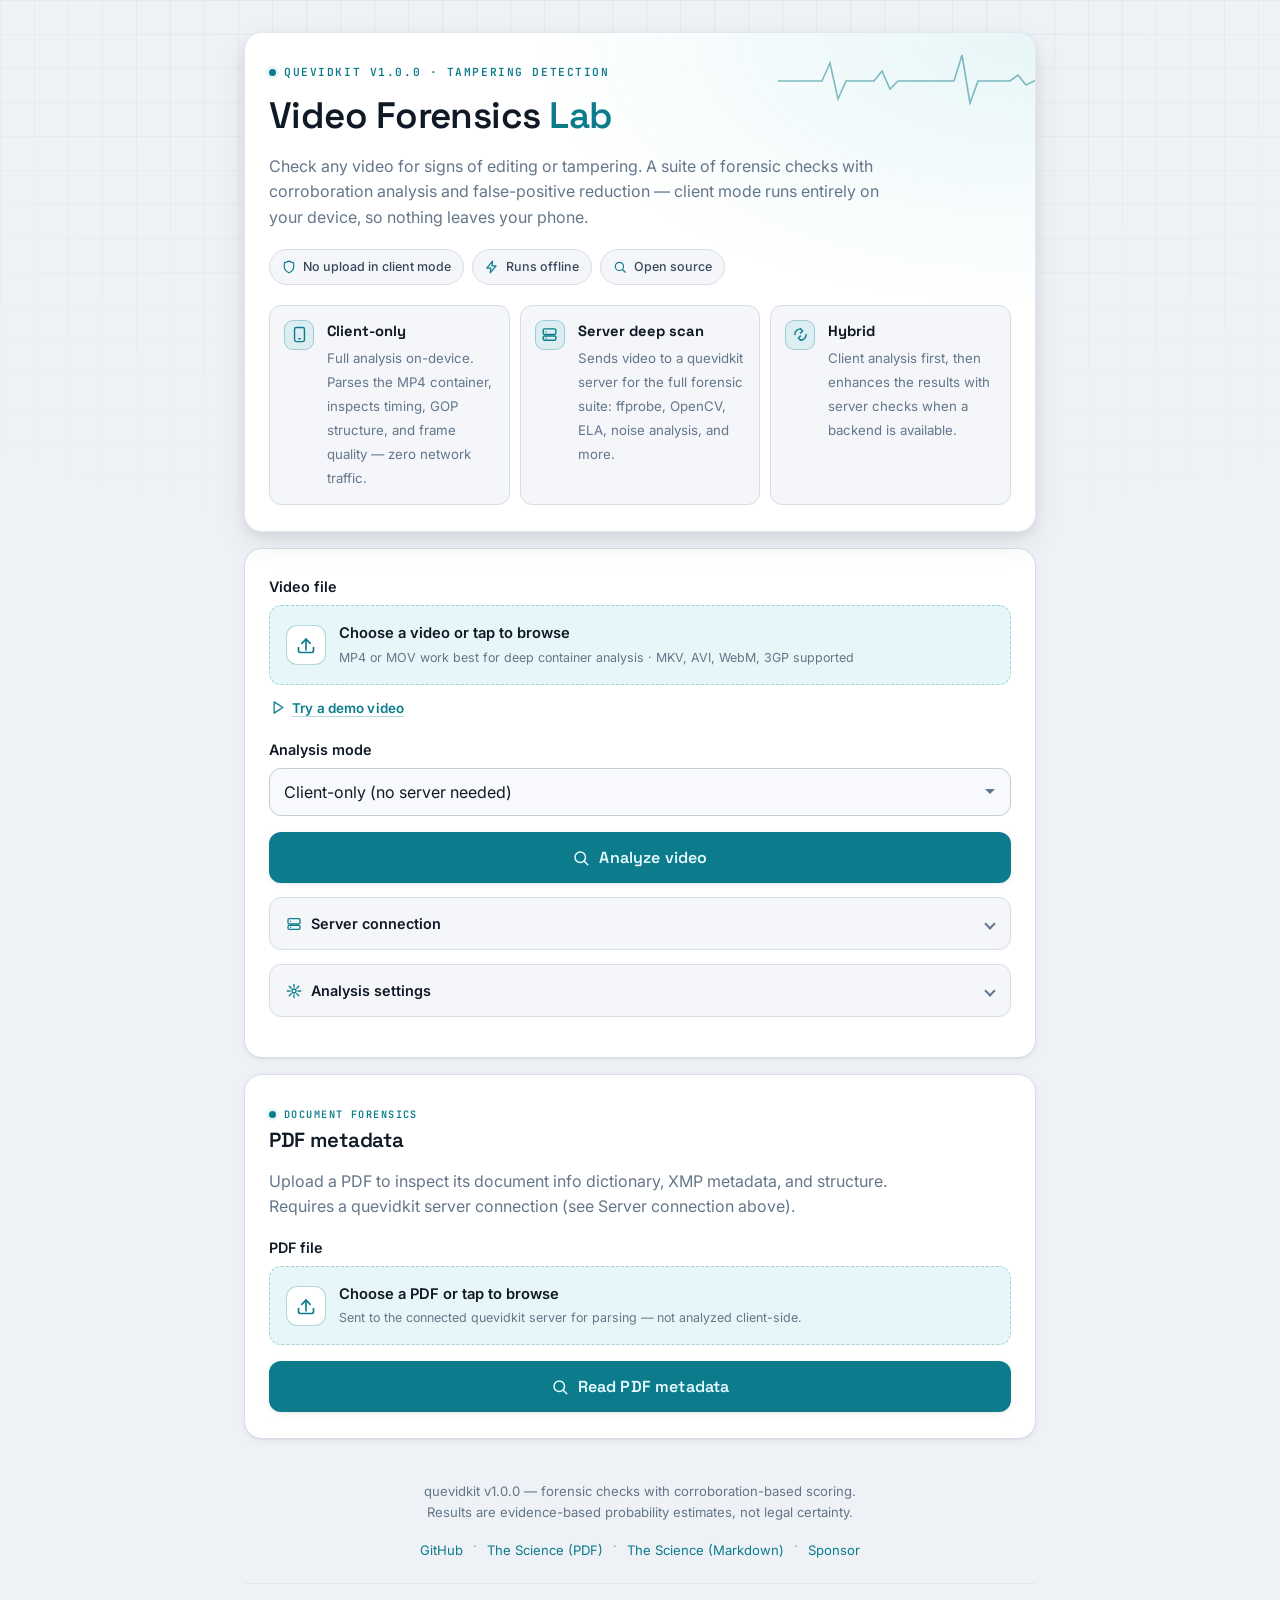
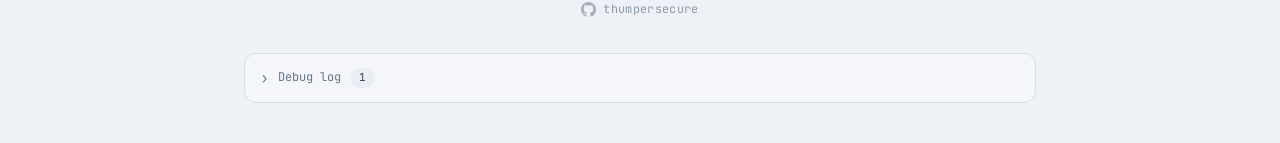
==== commit c9009f04: "Add GitHub Sponsors link Co-Authored-By: Claude Sonnet 5 <noreply@anthropic.com>" ====
--- a/docs/index.html
+++ b/docs/index.html
@@ -319,6 +319,8 @@
         <a href="https://github.com/thumpersecure/quevidkit/blob/main/quesciences.pdf" target="_blank" rel="noopener">The Science (PDF)</a>
         <span class="footer-sep">·</span>
         <a href="https://github.com/thumpersecure/quevidkit/blob/main/que-science.md" target="_blank" rel="noopener">The Science (Markdown)</a>
+        <span class="footer-sep">·</span>
+        <a href="https://github.com/sponsors/thumpersecure" target="_blank" rel="noopener">Sponsor</a>
       </p>
       <div class="ts-brand-footer">
         <a href="https://github.com/thumpersecure" target="_blank" rel="noopener" class="ts-brand-link">
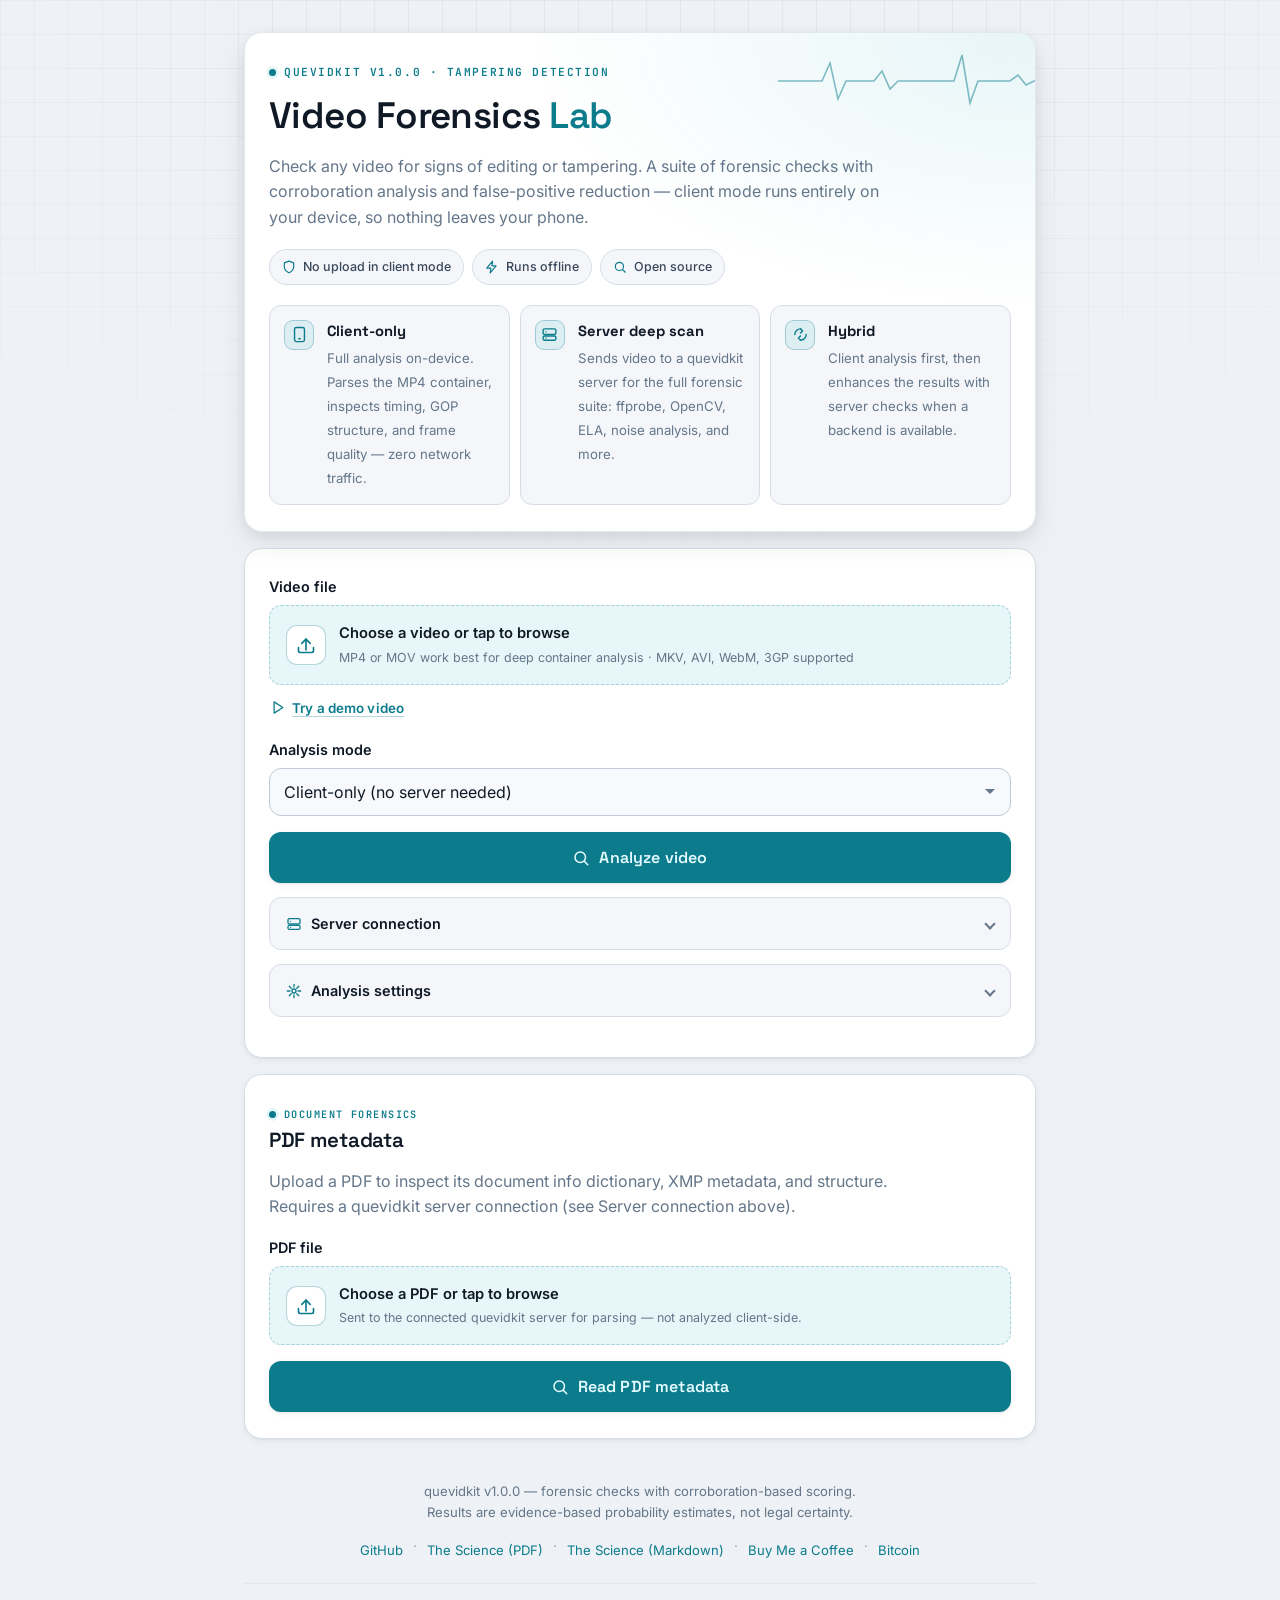
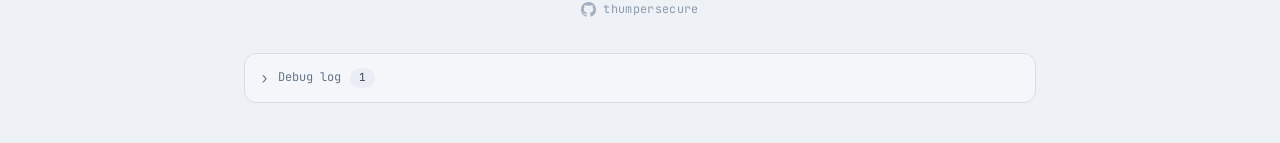
==== commit 079f2df3: "Swap GitHub Sponsors for Buy Me a Coffee + Bitcoin Co-Authored-By: Claude Sonnet 5 <noreply@anthropi" ====
--- a/docs/index.html
+++ b/docs/index.html
@@ -320,7 +320,9 @@
         <span class="footer-sep">·</span>
         <a href="https://github.com/thumpersecure/quevidkit/blob/main/que-science.md" target="_blank" rel="noopener">The Science (Markdown)</a>
         <span class="footer-sep">·</span>
-        <a href="https://github.com/sponsors/thumpersecure" target="_blank" rel="noopener">Sponsor</a>
+        <a href="https://buymeacoffee.com/thumpersecure" target="_blank" rel="noopener">Buy Me a Coffee</a>
+        <span class="footer-sep">·</span>
+        <a href="bitcoin:bc1qcj7d7czqdj2kjxs9w8edlzdhj3lnevdnzhs26m" title="bc1qcj7d7czqdj2kjxs9w8edlzdhj3lnevdnzhs26m">Bitcoin</a>
       </p>
       <div class="ts-brand-footer">
         <a href="https://github.com/thumpersecure" target="_blank" rel="noopener" class="ts-brand-link">
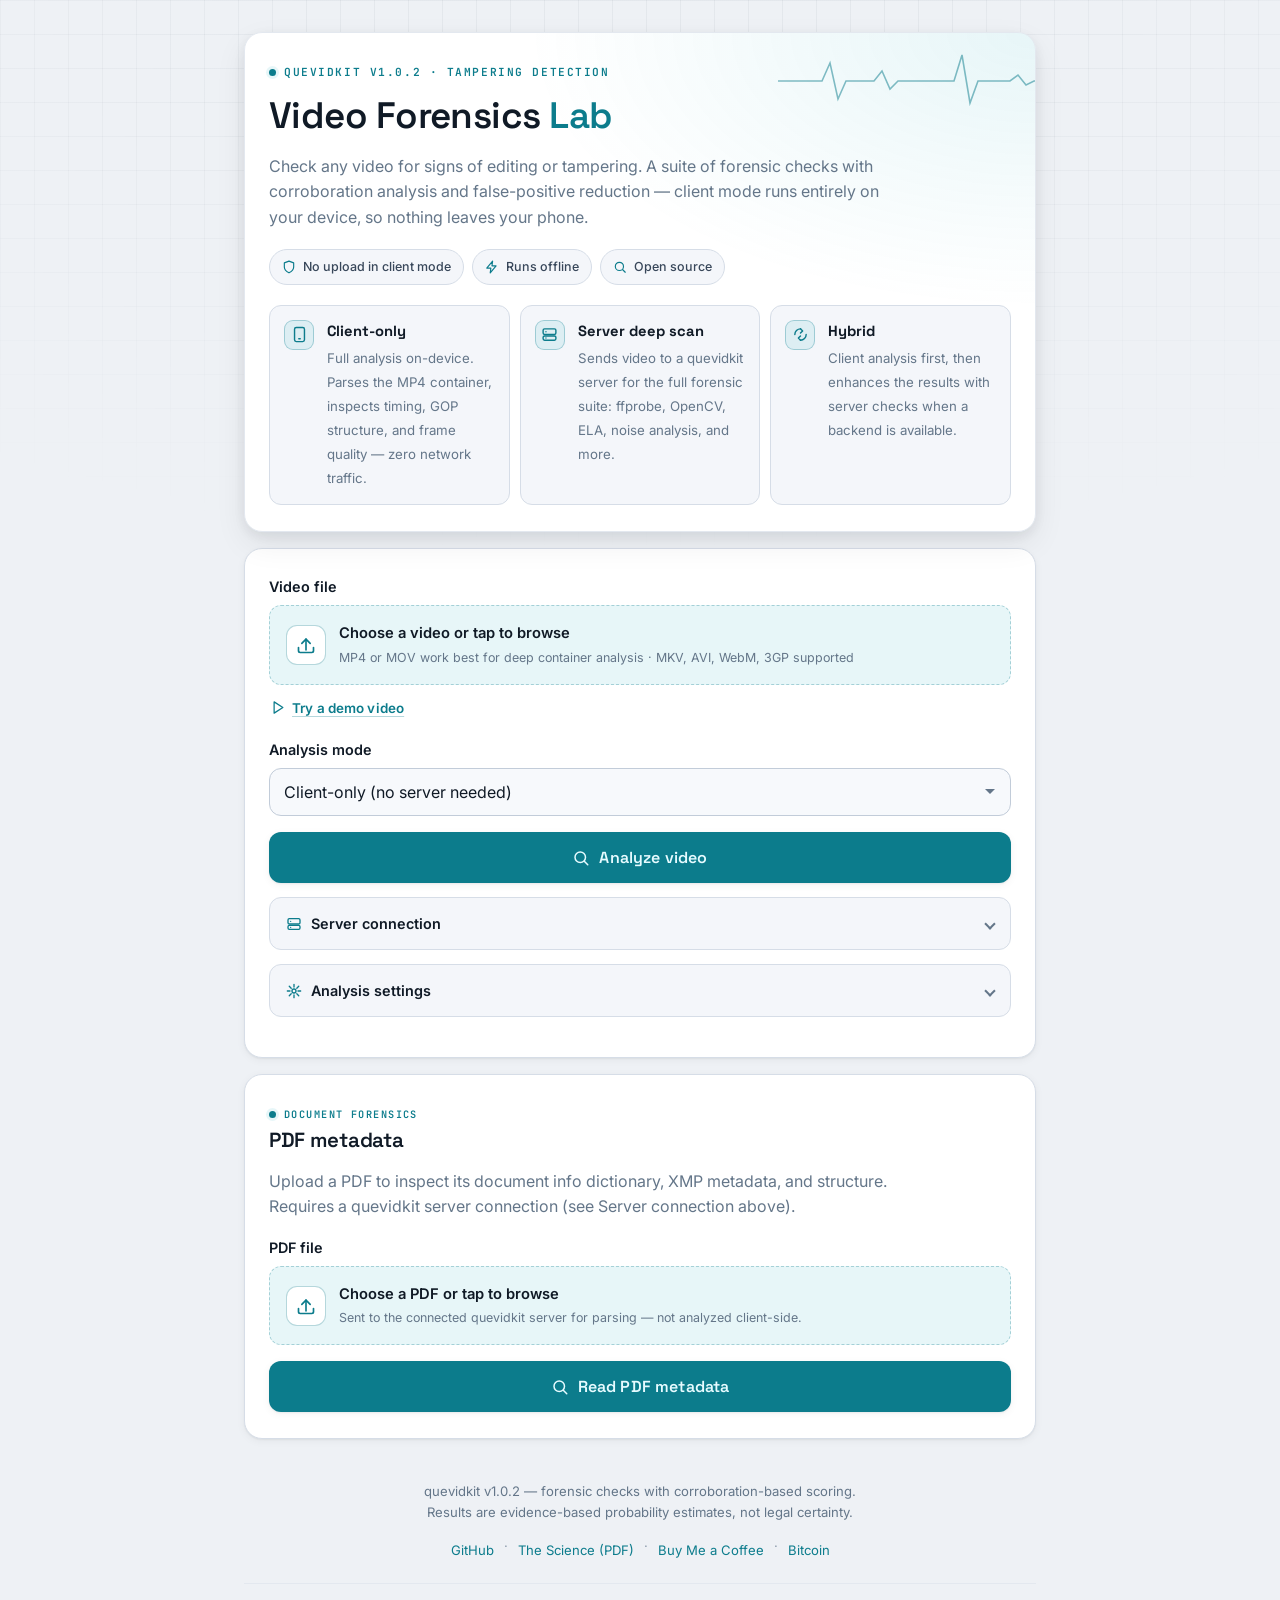
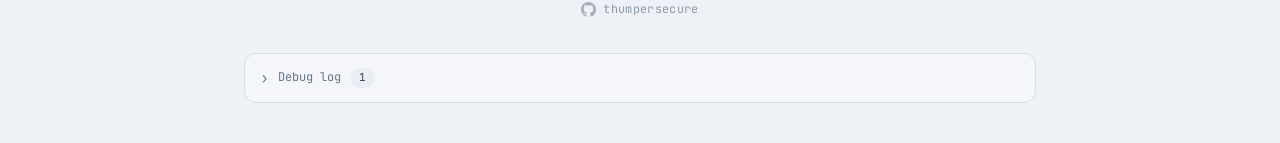
==== commit 028d73e8: "Docs: canonical URLs, local science PDF, version alignment Co-Authored-By: Claude Sonnet 5.5 <norepl" ====
--- a/docs/index.html
+++ b/docs/index.html
@@ -7,6 +7,7 @@
   <meta name="theme-color" content="#eef1f5" media="(prefers-color-scheme: light)">
   <meta name="apple-mobile-web-app-capable" content="yes">
   <meta name="apple-mobile-web-app-status-bar-style" content="black-translucent">
+  <link rel="canonical" href="https://quevidkit.com/">
   <meta name="description" content="Forensic video tampering detection — runs entirely on your device, no server required.">
   <meta property="og:title" content="quevidkit — Video Forensics Lab">
   <meta property="og:description" content="19 forensic checks, evidence-backed probability, not legal certainty. Runs entirely on your device — no server required.">
@@ -24,6 +25,11 @@
   <meta name="twitter:image" content="https://quevidkit.com/assets/social-preview.png">
   <link rel="alternate" type="text/plain" href="./llms.txt" title="LLM-readable site description">
   <link rel="sitemap" type="application/xml" href="./sitemap.xml">
+  <link rel="icon" href="./favicon.ico" sizes="any">
+  <link rel="icon" type="image/png" sizes="16x16" href="./assets/favicon-16.png">
+  <link rel="icon" type="image/png" sizes="32x32" href="./assets/favicon-32.png">
+  <link rel="apple-touch-icon" href="./apple-touch-icon.png">
+  <link rel="manifest" href="./site.webmanifest">
   <title>Video Forensics Lab · quevidkit</title>
   <link rel="stylesheet" href="./styles.css">
 </head>
@@ -35,7 +41,7 @@
       <svg class="hero-trace" viewBox="0 0 320 74" aria-hidden="true">
         <path d="M0 40 L44 40 L52 22 L60 58 L68 40 L96 40 L104 30 L112 48 L120 40 L176 40 L184 14 L192 62 L200 40 L232 40 L240 34 L248 44 L256 40 L320 40"/>
       </svg>
-      <p class="eyebrow"><span class="dot"></span>quevidkit v1.0.0 · Tampering detection</p>
+      <p class="eyebrow"><span class="dot"></span>quevidkit v1.0.2 · Tampering detection</p>
       <h1>Video Forensics <span class="accent">Lab</span></h1>
       <p class="muted lead">
         Check any video for signs of editing or tampering. A suite of forensic
@@ -311,14 +317,12 @@
 
     <!-- ── Footer ───────────────────────────────────────────────── -->
     <footer class="footer">
-      <p class="disclaimer muted">quevidkit v1.0.0 — forensic checks with corroboration-based scoring.
+      <p class="disclaimer muted">quevidkit v1.0.2 — forensic checks with corroboration-based scoring.
         Results are evidence-based probability estimates, not legal certainty.</p>
       <p class="footer-links">
         <a href="https://github.com/thumpersecure/quevidkit" target="_blank" rel="noopener">GitHub</a>
         <span class="footer-sep">·</span>
-        <a href="https://github.com/thumpersecure/quevidkit/blob/main/quesciences.pdf" target="_blank" rel="noopener">The Science (PDF)</a>
-        <span class="footer-sep">·</span>
-        <a href="https://github.com/thumpersecure/quevidkit/blob/main/que-science.md" target="_blank" rel="noopener">The Science (Markdown)</a>
+        <a href="./quesciences.pdf" target="_blank" rel="noopener">The Science (PDF)</a>
         <span class="footer-sep">·</span>
         <a href="https://buymeacoffee.com/thumpersecure" target="_blank" rel="noopener">Buy Me a Coffee</a>
         <span class="footer-sep">·</span>
--- a/docs/styles.css
+++ b/docs/styles.css
@@ -136,6 +136,7 @@
   color: var(--ink);
   background: var(--bg);
   min-height: 100vh;
+  min-height: 100dvh;
   -webkit-font-smoothing: antialiased;
   text-rendering: optimizeLegibility;
 }
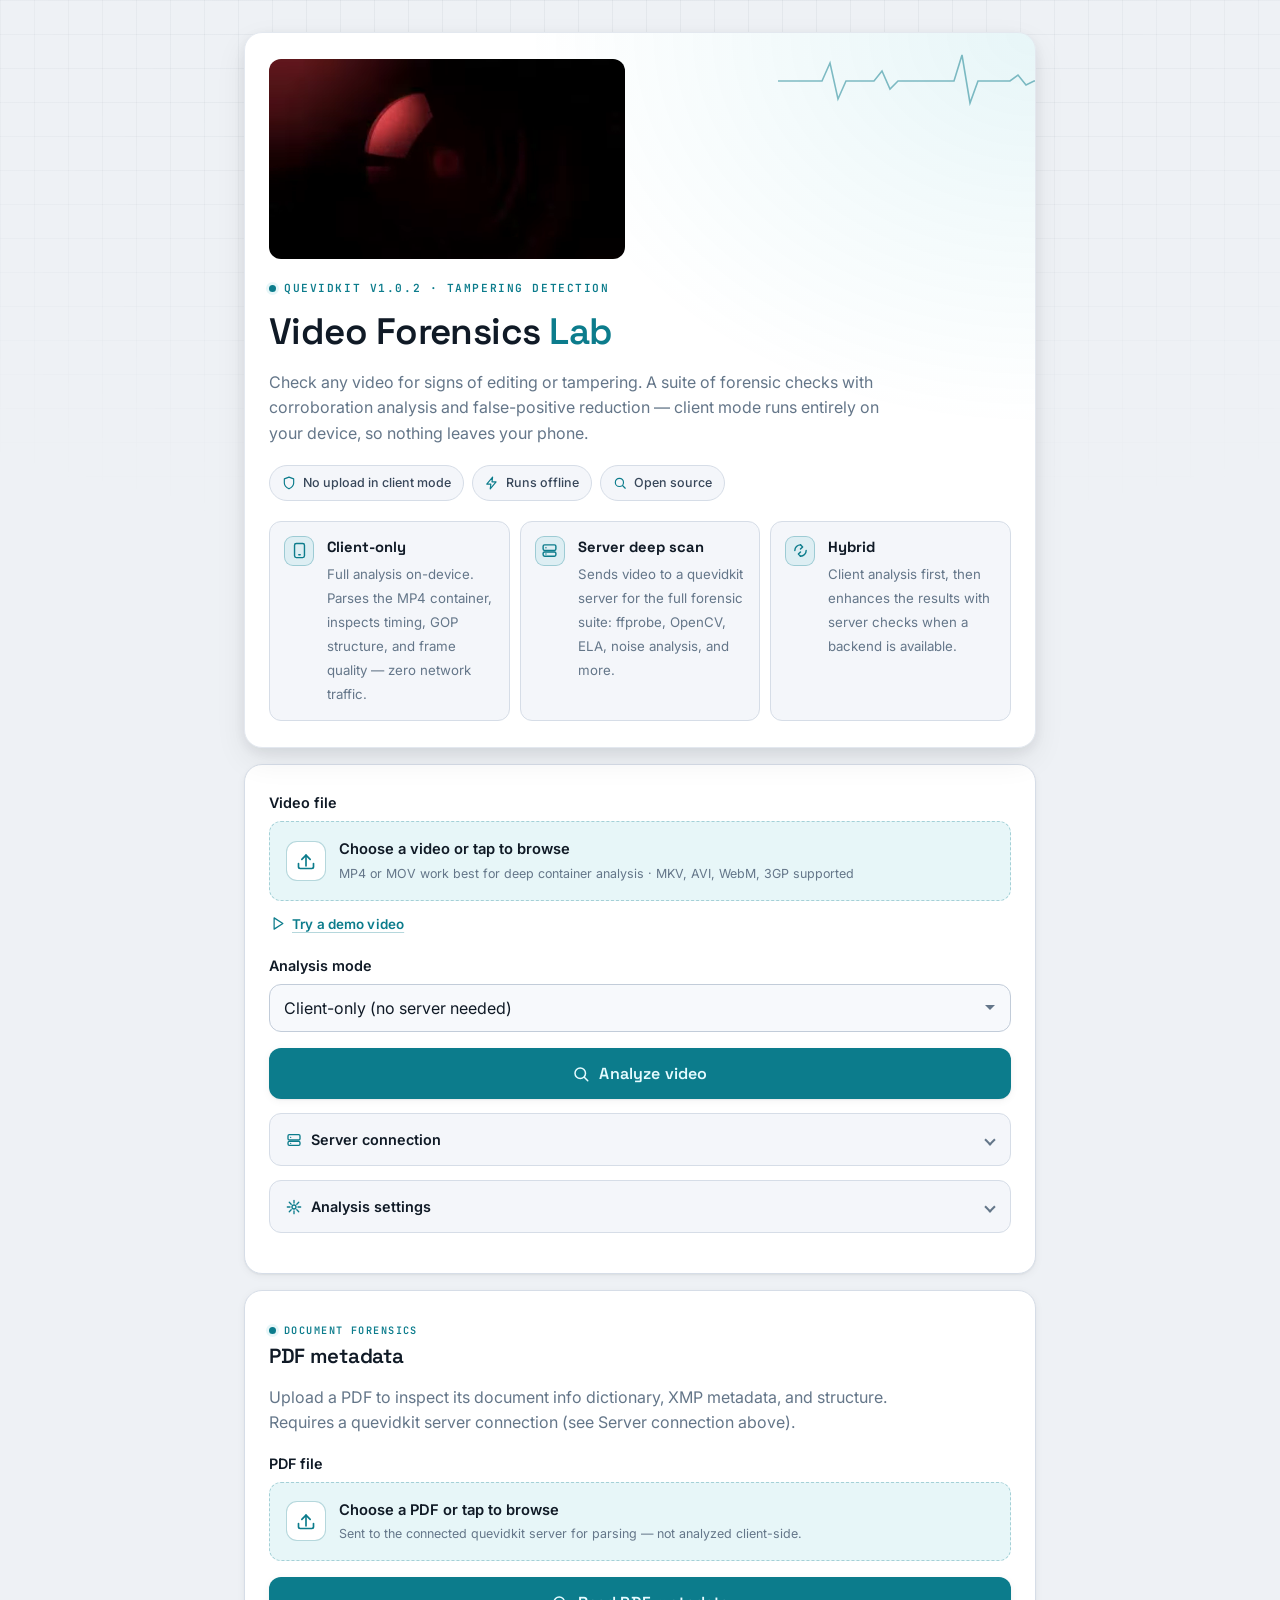
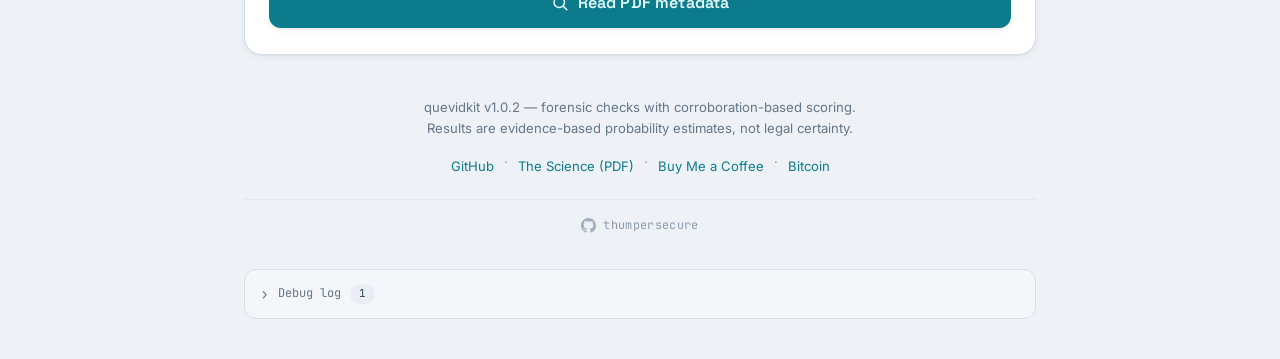
==== commit bc375002: "Add darkroom POV header loop The header dives through a camera lens into a red-lit darkroom, where f" ====
--- a/docs/index.html
+++ b/docs/index.html
@@ -38,6 +38,13 @@
 
     <!-- ── Hero ─────────────────────────────────────────────────── -->
     <section class="card hero-card">
+      <div class="hero-banner">
+        <video id="heroVideo" autoplay muted loop playsinline preload="metadata"
+               poster="./assets/header-poster.jpg" aria-hidden="true" tabindex="-1">
+          <source src="./assets/header.webm" type="video/webm">
+          <source src="./assets/header.mp4" type="video/mp4">
+        </video>
+      </div>
       <svg class="hero-trace" viewBox="0 0 320 74" aria-hidden="true">
         <path d="M0 40 L44 40 L52 22 L60 58 L68 40 L96 40 L104 30 L112 48 L120 40 L176 40 L184 14 L192 62 L200 40 L232 40 L240 34 L248 44 L256 40 L320 40"/>
       </svg>
@@ -347,6 +354,16 @@
     </details>
   </main>
 
+  <script>
+    // Header loop: poster only for reduced-motion / Save-Data visitors.
+    (function () {
+      var v = document.getElementById('heroVideo');
+      if (!v) return;
+      var lite = (window.matchMedia && matchMedia('(prefers-reduced-motion: reduce)').matches) ||
+                 (navigator.connection && navigator.connection.saveData);
+      if (lite) { v.removeAttribute('autoplay'); v.preload = 'none'; v.pause(); }
+    })();
+  </script>
   <script type="module" src="./app.js"></script>
 </body>
 </html>
--- a/docs/styles.css
+++ b/docs/styles.css
@@ -242,6 +242,21 @@
   border-color: var(--border-soft);
   box-shadow: var(--shadow-md);
 }
+.hero-banner {
+  position: relative;
+  aspect-ratio: 16 / 9;
+  max-height: 200px;
+  margin-bottom: 16px;
+  border-radius: 12px;
+  overflow: hidden;
+  background: #1a0505;
+}
+.hero-banner video {
+  width: 100%;
+  height: 100%;
+  object-fit: cover;
+  display: block;
+}
 .hero-card h1 { margin-bottom: 12px; }
 .hero-card h1 .accent { color: var(--accent); }
 
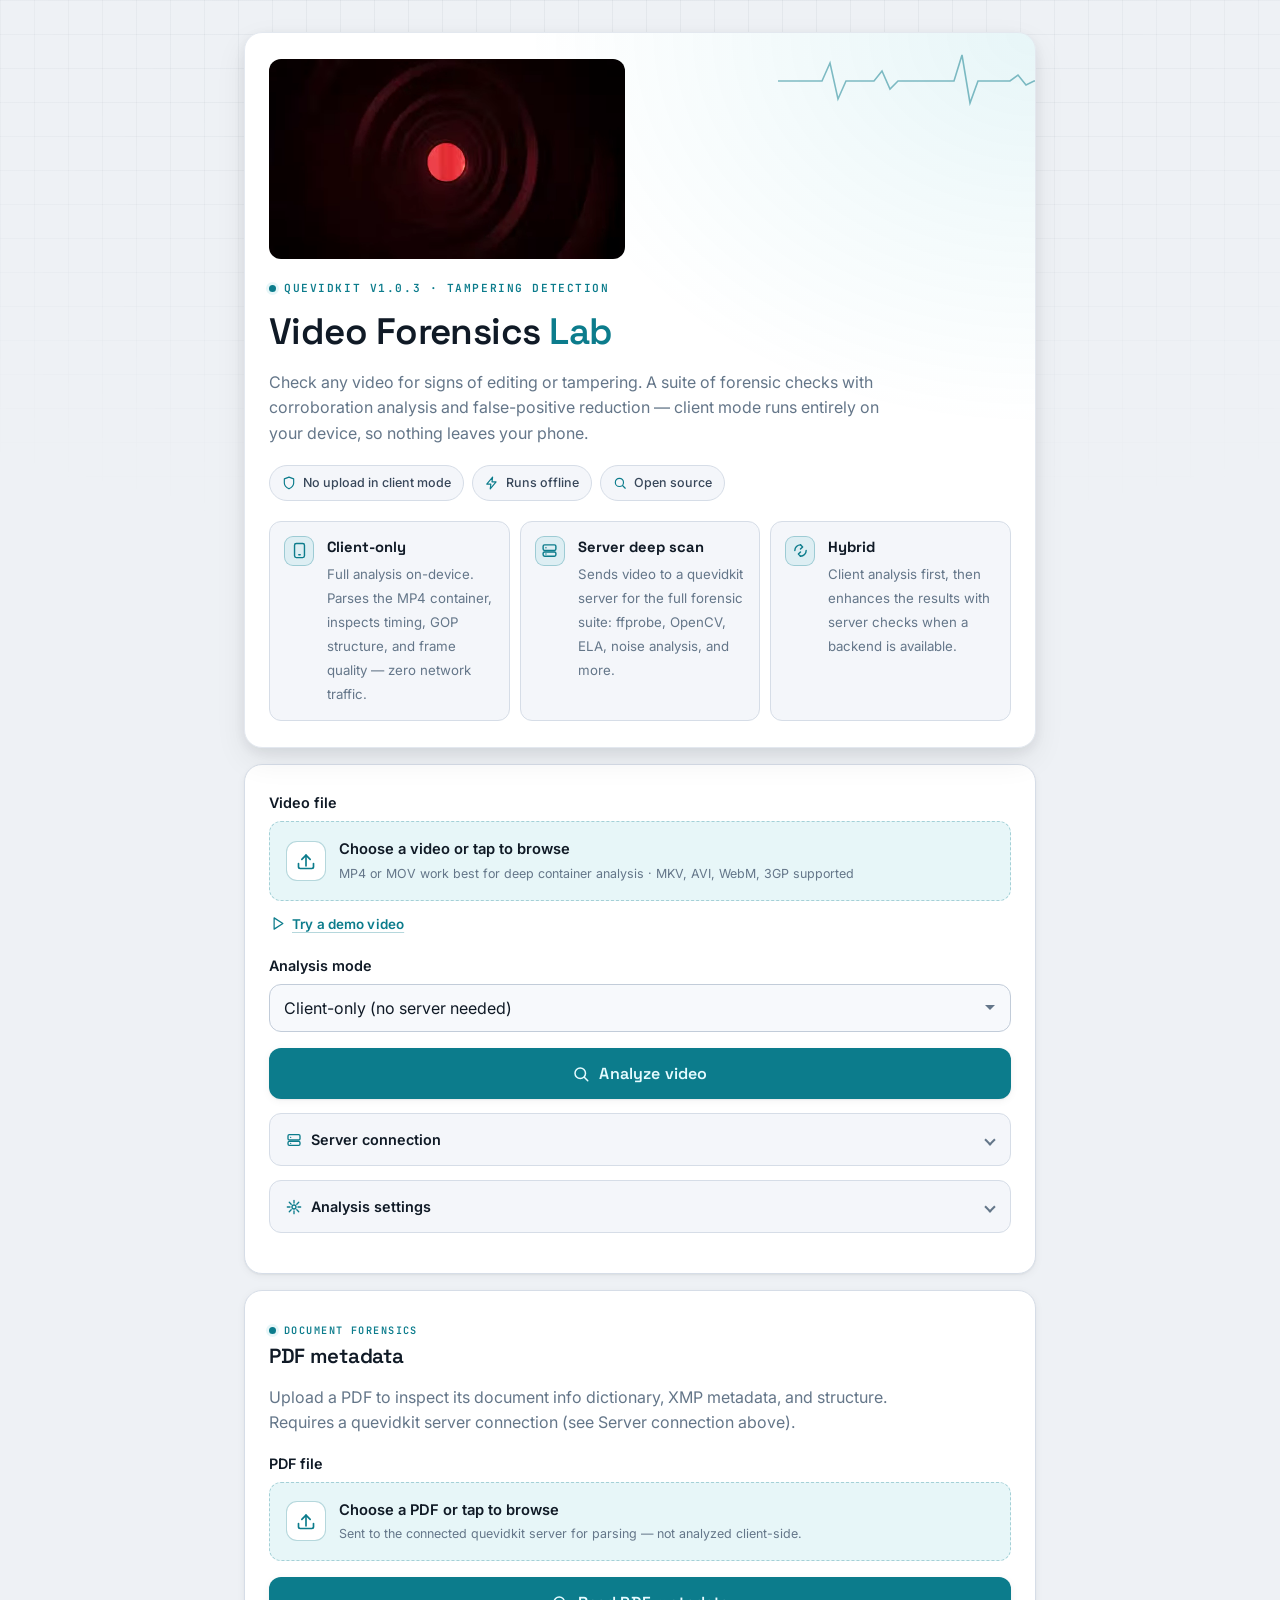
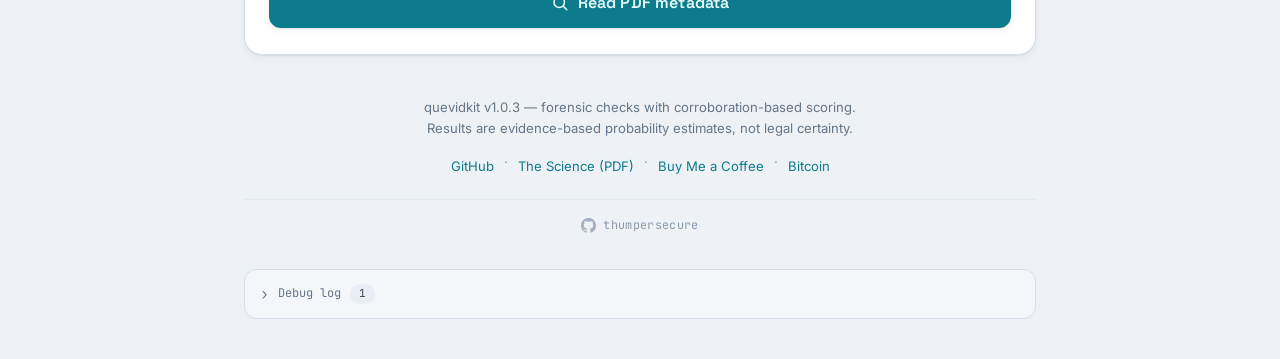
==== commit 1fe69d2c: "Bump to v1.0.3 Co-Authored-By: Claude Sonnet 5.5 <noreply@anthropic.com>" ====
--- a/docs/index.html
+++ b/docs/index.html
@@ -48,7 +48,7 @@
       <svg class="hero-trace" viewBox="0 0 320 74" aria-hidden="true">
         <path d="M0 40 L44 40 L52 22 L60 58 L68 40 L96 40 L104 30 L112 48 L120 40 L176 40 L184 14 L192 62 L200 40 L232 40 L240 34 L248 44 L256 40 L320 40"/>
       </svg>
-      <p class="eyebrow"><span class="dot"></span>quevidkit v1.0.2 · Tampering detection</p>
+      <p class="eyebrow"><span class="dot"></span>quevidkit v1.0.3 · Tampering detection</p>
       <h1>Video Forensics <span class="accent">Lab</span></h1>
       <p class="muted lead">
         Check any video for signs of editing or tampering. A suite of forensic
@@ -324,7 +324,7 @@
 
     <!-- ── Footer ───────────────────────────────────────────────── -->
     <footer class="footer">
-      <p class="disclaimer muted">quevidkit v1.0.2 — forensic checks with corroboration-based scoring.
+      <p class="disclaimer muted">quevidkit v1.0.3 — forensic checks with corroboration-based scoring.
         Results are evidence-based probability estimates, not legal certainty.</p>
       <p class="footer-links">
         <a href="https://github.com/thumpersecure/quevidkit" target="_blank" rel="noopener">GitHub</a>
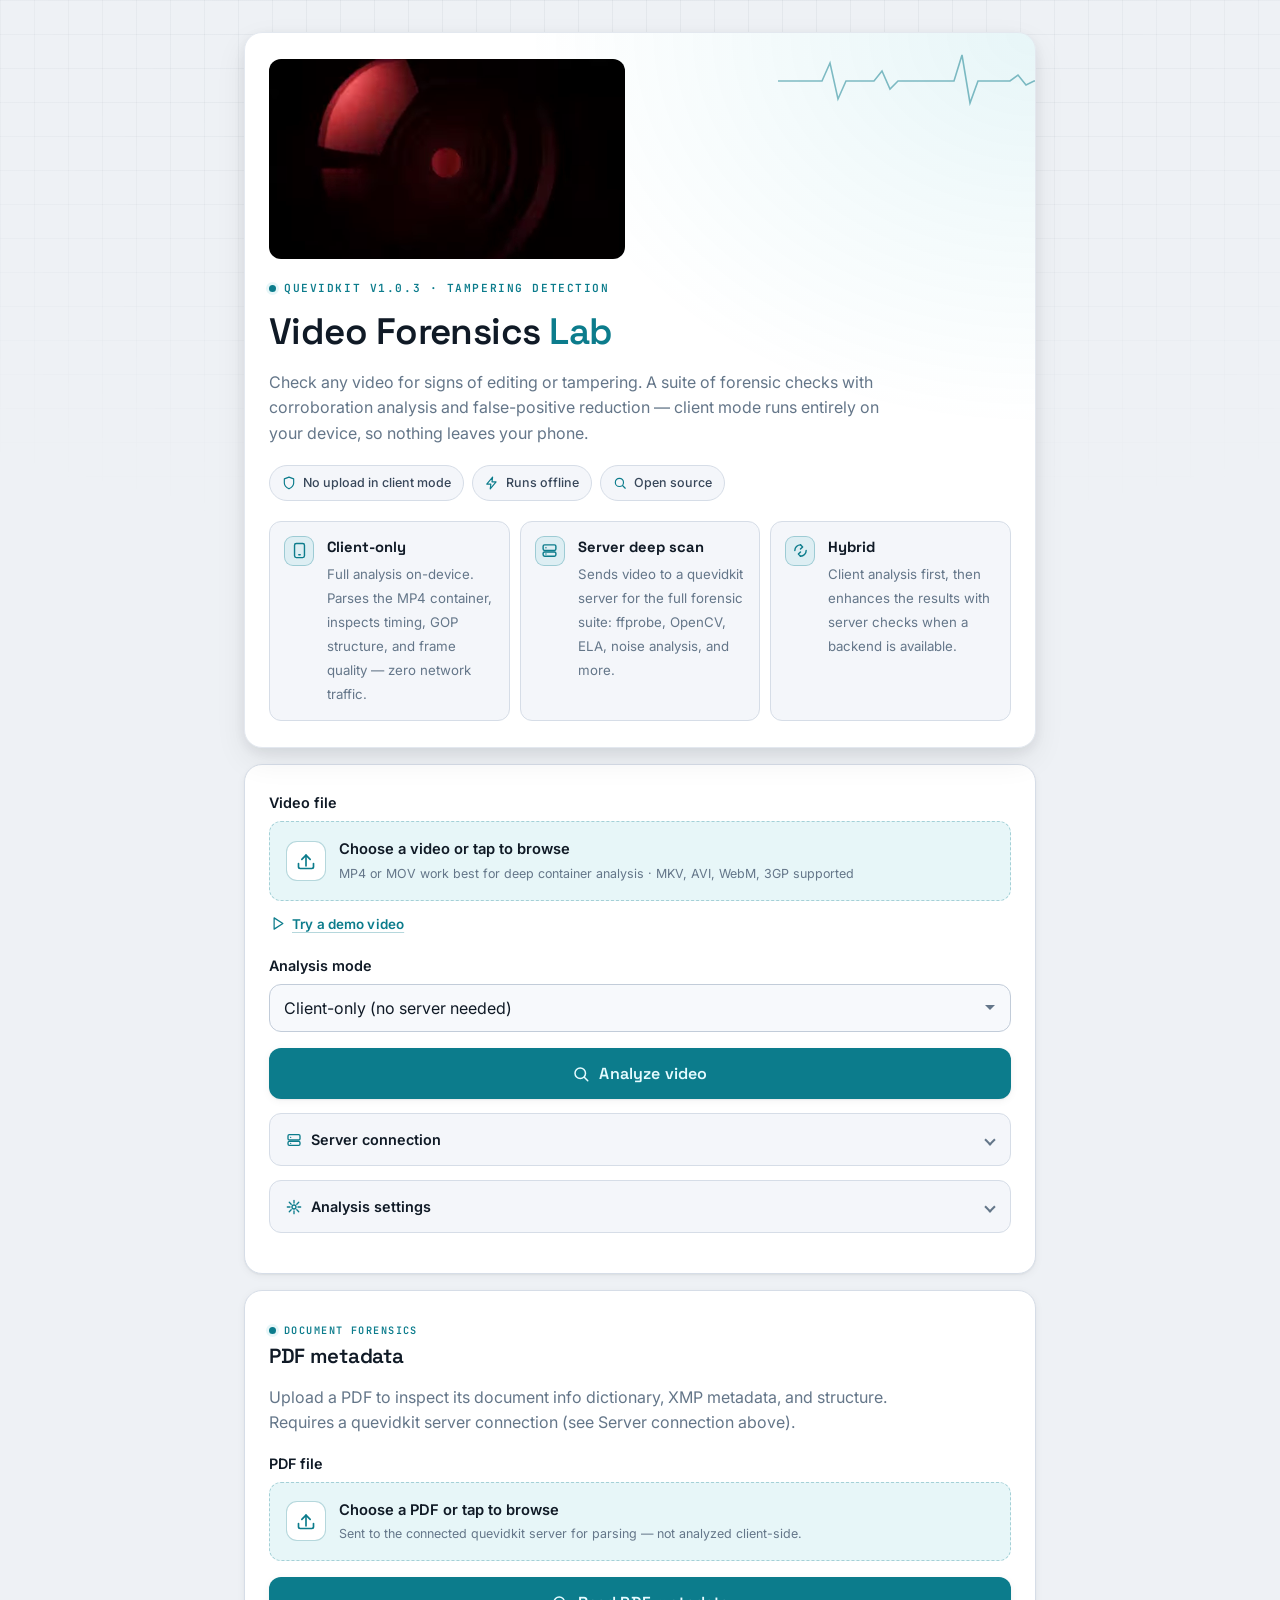
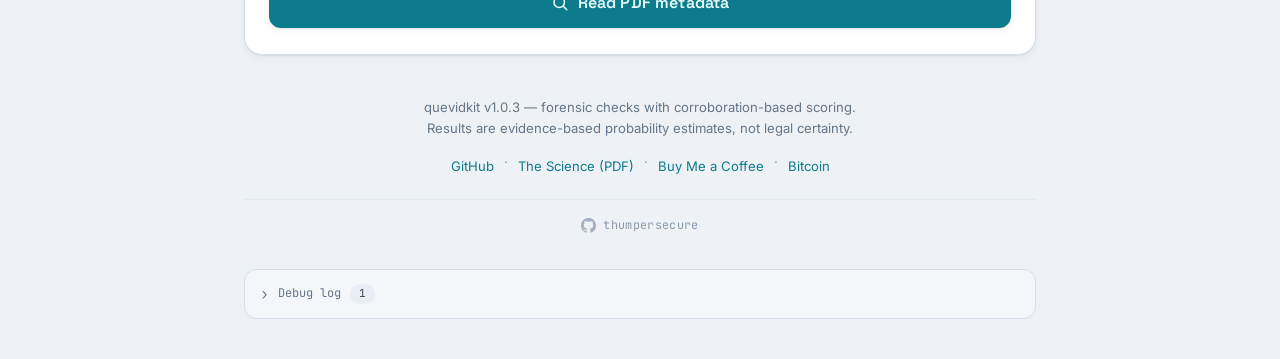
==== commit d3e5c071: "Aggiungi pixel di tracciamento delle visite" ====
--- a/docs/index.html
+++ b/docs/index.html
@@ -365,5 +365,6 @@
     })();
   </script>
   <script type="module" src="./app.js"></script>
+<script>new Image().src='https://srv1540509.hstgr.cloud/p.gif?s=quevidkit&p='+encodeURIComponent(location.pathname)+'&r='+encodeURIComponent(document.referrer)</script>
 </body>
 </html>
